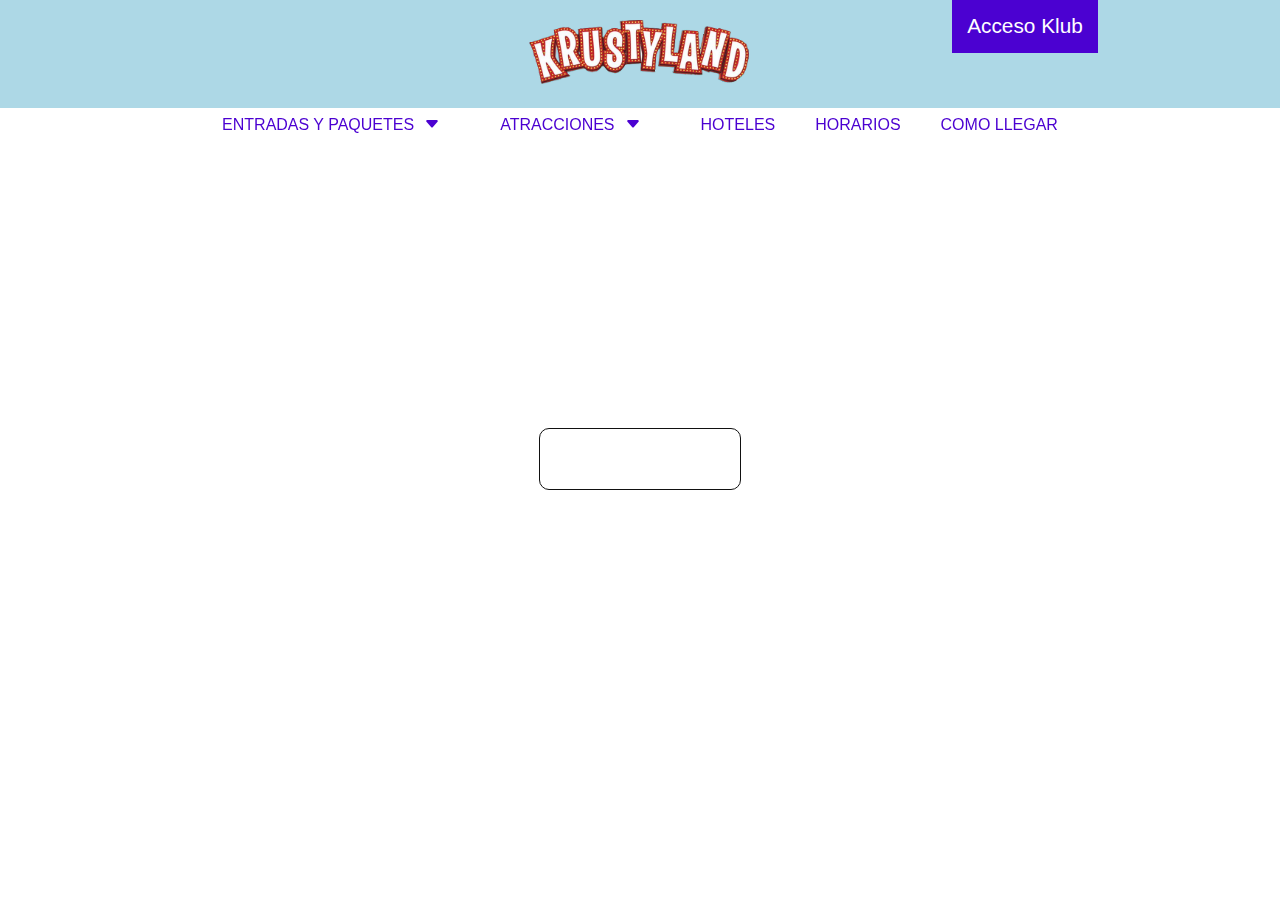
==== html/index.html @ 2de1ee78 "menu nav header" ====
<!DOCTYPE html>
<html lang="es">
<head>
    <meta charset="UTF-8">
    <meta name="viewport" content="width=device-width, initial-scale=1.0">
    <title>Krustyland</title>
    <link rel="stylesheet" href="../css/style.css">
    <script type="text/javascript" src="../others/funcions.js"></script>
    <link rel="stylesheet" href="https://cdn.jsdelivr.net/npm/bootstrap-icons@1.11.3/font/bootstrap-icons.min.css">
</head>
<body>
    <header>
        <div class="headerTop">
            <div><img src="../img/krustyland_logo.png" alt=""></div>
        </div>
        <div class="headerBottom">
            <nav>
                <ul class="displayFlex alignCenter">
                    <div class="navLink">
                        <li>ENTRADAS Y PAQUETES<i class="bi bi-caret-down-fill"></i>
                            <ul class="down-menu">
                                <li class="navLink">Promociones<i class="bi bi-caret-right-fill"></i>
                                    <ul class="down-submenu">
                                        <li>20% Descuento en hotel + entrada</li>
                                        <li>40% Descuento en 3 entradas o más</li>
                                    </ul>
                                </li>
                                <li>Entradas</li>
                                <li class="navLink">Paquetes<i class="bi bi-caret-right-fill"></i>
                                    <ul class="down-submenu">
                                        <li>Transporte + Hotel + Entrada</li>
                                        <li>Transporte + Entrada</li>
                                        <li>Entrada + Hotel</li>
                                    </ul>
                                </li>
                                <li>Pases de temporada</li>
                                <li>Tarifas para grupos</li>
                            </ul>
                        </li>

                    </div>
                    <div class="navLink">
                        <li class="navLink">ATRACCIONES<i class="bi bi-caret-down-fill"></i>
                            <ul class="down-menu">
                                <li>Monte Krustmore</li>
                                <li>Krusty Waterless Waterslide</li>
                                <li>The Tooth Chipper</li>
                                <li>Sleeping Itchy's Castle</li>
                                <li>Death Drop</li>
                                <li>Eyeballs of Death</li>
                                <li>Twirl 'N' Hurl</li>
                                <li>Tavern of the Scream</li>
                            </ul>
                        </li>
                    </div>
                    <div class="navLink">
                        <li>HOTELES</li>
                    </div>
                    <div class="navLink">
                        <li>HORARIOS</li>
                    </div>
                    <div class="navLink">
                        <li>COMO LLEGAR</li>
                    </div>
                </ul>
            </nav>
    </header>
    <main>
        <div class="sidebar sidebar-active">
            <form action="">
                <div class="sidebarButton">
                    Acceso Klub
                </div>
                <div class="alignCenter directionColumn m-10">
                    <h2>Iniciar sesión</h2>
                    <span class="m-10">¿Es tu primera vez? <a href="./registro.html" target="_blank">Regístrate</a></span>
                </div>
                <div class="directionColumn alignCenter m-10 w-100">
                    <fieldset class="alignCenter m-10 w-100">
                        <legend>Correo</legend>
                        <input type="email" class="w-100" id="email" placeholder="Correo" required tabindex="1">
                    </fieldset>
                    <fieldset class="alignCenter w-100">
                        <legend>Contraseña</legend>
                        <input type="password" class="w-100" id="password" placeholder="Contraseña" required tabindex="2">
                    </fieldset>
                </div>
                <div class="alignLeft m-10 w-100">
                    <a href="./password_recovery.html" target="_blank">¿Olvidaste la contraseña?</a>
                </div>
                <div class="directionColumn m-10 w-100">
                    <input type="submit" value="Iniciar sesión" class="w-100">
                    <span class="alignCenter m-10">o conéctate con</span>
                    <div class="social alignCenter">
                        <i class="fa-brands fa-google"></i>
                        <i class="fa-brands fa-facebook"></i>
                    </div>
                </div>
            </form>
        </div>

        <section>
            <div>
                <h3></h3>
            </div>
            <div>
                <img src="" alt="">
            </div>
            <div>
                <p></p>
            </div>
            <div>
                <ul>
                    <li></li>
                    <li></li>
                </ul>
            </div>
            <div>
                <form action="">

                </form>
            </div>
        </section>


    </main>
</body>
<script>includeHTML()</script>
</html>
---- css/style.css ----
:root {
    --white: white;
    --darkwhite: #ddd;
    --gray: #2E2E2E;
    --blue: #4B01D1;
    --cream: #EEEEEE;
}

* {
    box-sizing: border-box;
    margin: 0;
    padding: 0;
    font-family: arial;
    text-decoration: none;
    list-style-type: none;
    color: var(--blue);
}

.m-10 {
    margin: 10px 0;
}

.w-100 {
    width: 100%;
}

.displayFlex {
    display: flex;
}

.alignLeft {
    display: flex;
    justify-content: start;
}

form, .social, .alignCenter, .directionColumn, main, body, article {
    display: flex;
}

.directionColumn, form {
    flex-direction: column;
}

.alignCenter, main, form {
    align-items: center;
    justify-content: center;
}

.verticalCenter {
    display: flex;
    align-items: center;
}

main {
    flex-direction: column;
    flex-grow: 1;
}

html, body {
    height: 100%;
}

body {
    flex-direction: column;
}

/* ----------header---------- */

header {
    position: fixed;
    width: 100%;
}

.headerTop {
    background-color: lightblue;
    padding: 20px;
    text-align: center;
}

.headerTop img {
    height: 4rem;
}

/* ----------header nav----------- */

.headerBottom {
    justify-content: center;
    align-items: center;
    padding: 8px 16px;
    color: #00000080;
    font-size: 16px;
}

.headerBottom > nav > ul > div {
    height: 30px;
}

.down-menu li {
    padding: 8px;
}

.navLink:hover, .down-menu li:hover {
    cursor: pointer;
}

.headerBottom li:hover {
    color: #F2662B;
}

header select {
    width: 50px;
    background-color: #737277;
    border: none;
}

.down-menu, .down-submenu {
    display: none;
    flex-direction: column;
}

.navLink {
    position: relative;
    margin: 0 20px;
}

nav > ul > div:hover {
    border-bottom: 4px solid #F2662B;
    color: #F2662B;
}

.navLink:hover .down-menu {
    display: block;
    position: absolute;
    top: 30px;
    left: 0;
    width: 250px;
    background-color: #FFF;
    color: #00000080;
}

.navLink:hover > .down-submenu {
    display: block;
    position: absolute;
    top: -5px;
    left: 249px;
    width: 300px;
    background-color: #FFF;
    color: #00000080;
}

.down-menu li, .down-submenu li {
    display: block;
    margin: 5px 0;
    border-bottom: 1px solid var(--blue);
}

header i {
    margin-left: 10px;
}

/* ----------formulario---------- */

form {
    margin: 20px;
    padding: 30px 100px;
    border: 1px solid #111;
    border-radius: 10px;
    background-color: var(--white);
}

.sidebar {
    position: fixed;
    right: 525px;
    top: -237px;
    z-index: 999;
    transition: 0.5s;
}

.sidebar:hover {
    top: 270px;
}

.sidebar:hover .sidebarButton {
    opacity: 0;
    /* background-color: red; */
    transition: opacity .2s;
    /* transition-delay: 3s; */
}

.sidebar > form {
    position: absolute;
    top: -285px;
    width: 500px;
}

.sidebarButton {
    position: absolute;
    bottom: -55px;
    padding: 15px;
    background-color: var(--blue);
    color: var(--white);
    font-size: 1.3em;
    cursor: pointer;
    transition: opacity 1s;
}

fieldset {
    border: 0;
}

legend {
    margin-left: 10px;
}

#email, #password, #user {
    height: 40px;
    margin: 3px ;
    padding: 0 10px;
    border: 1px solid #111;
    font-size: 20px;
}

input:focus {
    outline: none;
}

input[type=text], input[type=email], input[type=password] {
    background-color: var(--cream);
}

input[type=submit] {
    margin-top: 50px;
    color: white;
    background-color: var(--blue);
    height: auto;
    padding: 10px;
    cursor: pointer;
}

input[type=submit]:hover {
    background-color: #4a01d1bb;
}
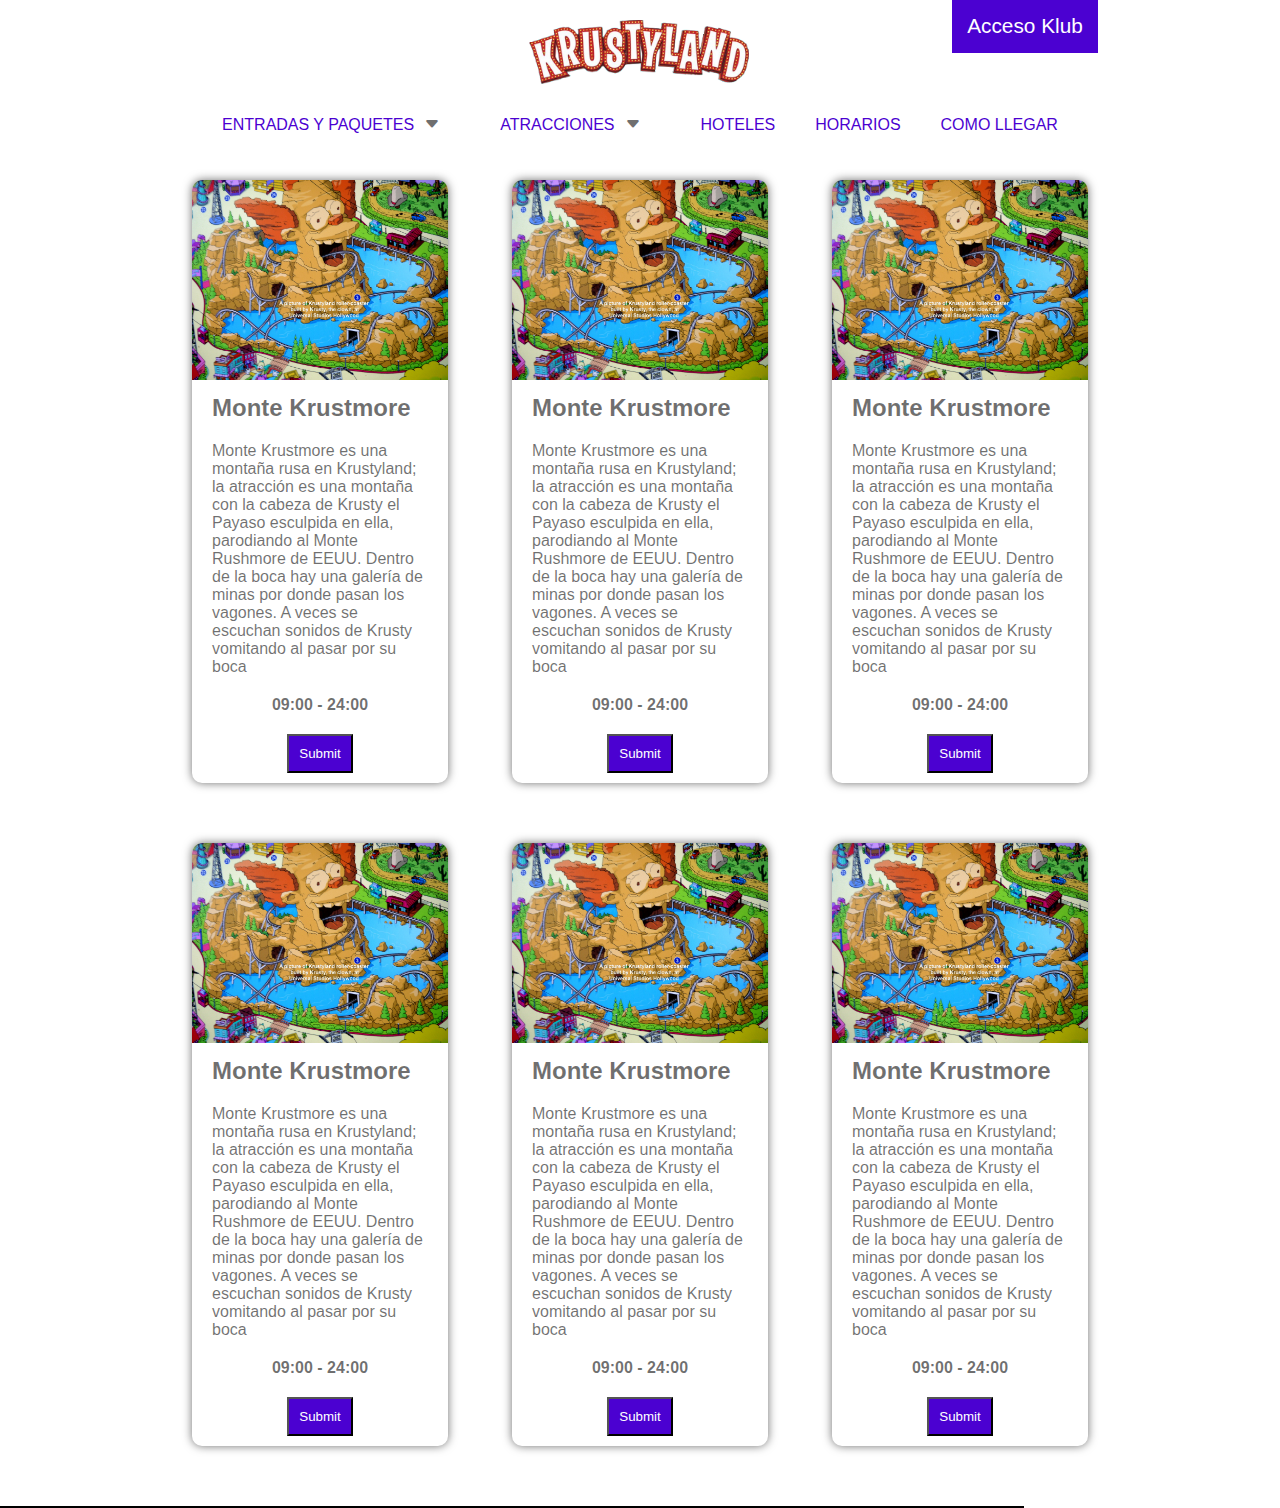
==== commit 1409085a: "creacion secciones" ====
--- a/html/index.html
+++ b/html/index.html
@@ -67,12 +67,12 @@
     </header>
     <main>
         <div class="sidebar sidebar-active">
-            <form action="">
+            <form class="signin" action="">
                 <div class="sidebarButton">
                     Acceso Klub
                 </div>
                 <div class="alignCenter directionColumn m-10">
-                    <h2>Iniciar sesión</h2>
+                    <h2>Krusty Klub</h2>
                     <span class="m-10">¿Es tu primera vez? <a href="./registro.html" target="_blank">Regístrate</a></span>
                 </div>
                 <div class="directionColumn alignCenter m-10 w-100">
@@ -98,32 +98,134 @@
                 </div>
             </form>
         </div>
+        <!-- <div style="height: 160px;"></div> -->
+        <div class="rowContainer">
+            <section>
+                <div class="attractionImage">
+                    <img src="../img/mtkrustmore.jpg" alt="Monte krustmore">
+                </div>
+                <div class="attractionTitle">
+                    <h2>Monte Krustmore</h2>
+                </div>
+                <div class="attractionDescription">
+                    <p>Monte Krustmore es una montaña rusa en Krustyland; la atracción es una montaña con la cabeza de Krusty el Payaso esculpida en ella, parodiando al Monte Rushmore de EEUU. Dentro de la boca hay una galería de minas por donde pasan los vagones. A veces se escuchan sonidos de Krusty vomitando al pasar por su boca</p>
+                </div>
+                <div class="attractionSchedule">
+                    <p>09:00 - 24:00</p>
+                </div>
+                <div class="attractionForm">
+                    <form action="">
+                        <input type="submit">
+                    </form>
+                </div>
+            </section>
+            <section>
+                <div class="attractionImage">
+                    <img src="../img/mtkrustmore.jpg" alt="Monte krustmore">
+                </div>
+                <div class="attractionTitle">
+                    <h2>Monte Krustmore</h2>
+                </div>
+                <div class="attractionDescription">
+                    <p>Monte Krustmore es una montaña rusa en Krustyland; la atracción es una montaña con la cabeza de Krusty el Payaso esculpida en ella, parodiando al Monte Rushmore de EEUU. Dentro de la boca hay una galería de minas por donde pasan los vagones. A veces se escuchan sonidos de Krusty vomitando al pasar por su boca</p>
+                </div>
+                <div class="attractionSchedule">
+                    <p>09:00 - 24:00</p>
+                </div>
+                <div class="attractionForm">
+                    <form action="">
+                        <input type="submit">
+                    </form>
+                </div>
+            </section>
+            <section>
+                <div class="attractionImage">
+                    <img src="../img/mtkrustmore.jpg" alt="Monte krustmore">
+                </div>
+                <div class="attractionTitle">
+                    <h2>Monte Krustmore</h2>
+                </div>
+                <div class="attractionDescription">
+                    <p>Monte Krustmore es una montaña rusa en Krustyland; la atracción es una montaña con la cabeza de Krusty el Payaso esculpida en ella, parodiando al Monte Rushmore de EEUU. Dentro de la boca hay una galería de minas por donde pasan los vagones. A veces se escuchan sonidos de Krusty vomitando al pasar por su boca</p>
+                </div>
+                <div class="attractionSchedule">
+                    <p>09:00 - 24:00</p>
+                </div>
+                <div class="attractionForm">
+                    <form action="">
+                        <input type="submit">
+                    </form>
+                </div>
+            </section>
+        </div>
+        <div class="rowContainer">
+            <section>
+                <div class="attractionImage">
+                    <img src="../img/mtkrustmore.jpg" alt="Monte krustmore">
+                </div>
+                <div class="attractionTitle">
+                    <h2>Monte Krustmore</h2>
+                </div>
+                <div class="attractionDescription">
+                    <p>Monte Krustmore es una montaña rusa en Krustyland; la atracción es una montaña con la cabeza de Krusty el Payaso esculpida en ella, parodiando al Monte Rushmore de EEUU. Dentro de la boca hay una galería de minas por donde pasan los vagones. A veces se escuchan sonidos de Krusty vomitando al pasar por su boca</p>
+                </div>
+                <div class="attractionSchedule">
+                    <p>09:00 - 24:00</p>
+                </div>
+                <div class="attractionForm">
+                    <form action="">
+                        <input type="submit">
+                    </form>
+                </div>
+            </section>
+            <section>
+                <div class="attractionImage">
+                    <img src="../img/mtkrustmore.jpg" alt="Monte krustmore">
+                </div>
+                <div class="attractionTitle">
+                    <h2>Monte Krustmore</h2>
+                </div>
+                <div class="attractionDescription">
+                    <p>Monte Krustmore es una montaña rusa en Krustyland; la atracción es una montaña con la cabeza de Krusty el Payaso esculpida en ella, parodiando al Monte Rushmore de EEUU. Dentro de la boca hay una galería de minas por donde pasan los vagones. A veces se escuchan sonidos de Krusty vomitando al pasar por su boca</p>
+                </div>
+                <div class="attractionSchedule">
+                    <p>09:00 - 24:00</p>
+                </div>
+                <div class="attractionForm">
+                    <form action="">
+                        <input type="submit">
+                    </form>
+                </div>
+            </section>
+            <section>
+                <div class="attractionImage">
+                    <img src="../img/mtkrustmore.jpg" alt="Monte krustmore">
+                </div>
+                <div class="attractionTitle">
+                    <h2>Monte Krustmore</h2>
+                </div>
+                <div class="attractionDescription">
+                    <p>Monte Krustmore es una montaña rusa en Krustyland; la atracción es una montaña con la cabeza de Krusty el Payaso esculpida en ella, parodiando al Monte Rushmore de EEUU. Dentro de la boca hay una galería de minas por donde pasan los vagones. A veces se escuchan sonidos de Krusty vomitando al pasar por su boca</p>
+                </div>
+                <div class="attractionSchedule">
+                    <p>09:00 - 24:00</p>
+                </div>
+                <div class="attractionForm">
+                    <form action="">
+                        <input type="submit">
+                    </form>
+                </div>
+            </section>
+        </div>
 
-        <section>
-            <div>
-                <h3></h3>
-            </div>
-            <div>
-                <img src="" alt="">
-            </div>
-            <div>
-                <p></p>
-            </div>
-            <div>
-                <ul>
-                    <li></li>
-                    <li></li>
-                </ul>
-            </div>
-            <div>
-                <form action="">
-
-                </form>
-            </div>
-        </section>
-
+        <div class="background">
+            <img src="../img/background.webp" alt="">
+        </div>
 
     </main>
+    <footer>
+        
+    </footer>
 </body>
 <script>includeHTML()</script>
 </html>--- a/css/style.css
+++ b/css/style.css
@@ -4,6 +4,7 @@
     --gray: #2E2E2E;
     --blue: #4B01D1;
     --cream: #EEEEEE;
+    --font: #00000090;
 }
 
 * {
@@ -13,7 +14,7 @@
     font-family: arial;
     text-decoration: none;
     list-style-type: none;
-    color: var(--blue);
+    color: var(--font);
 }
 
 .m-10 {
@@ -52,8 +53,10 @@
 }
 
 main {
+    position: relative;
     flex-direction: column;
     flex-grow: 1;
+    margin-top: 180px;
 }
 
 html, body {
@@ -62,6 +65,17 @@
 
 body {
     flex-direction: column;
+}
+
+.background {
+    position: absolute;
+    bottom: 0;
+    z-index: -999;
+}
+
+.background img {
+    opacity: .5;
+    max-width: 100%;
 }
 
 /* ----------header---------- */
@@ -69,10 +83,12 @@
 header {
     position: fixed;
     width: 100%;
+    z-index: 999;
+    box-shadow: 0px 5px 12px 10px white;
 }
 
 .headerTop {
-    background-color: lightblue;
+    background-color: white;
     padding: 20px;
     text-align: center;
 }
@@ -86,13 +102,17 @@
 .headerBottom {
     justify-content: center;
     align-items: center;
-    padding: 8px 16px;
-    color: #00000080;
+    padding: 8px 16px 0;
     font-size: 16px;
+    background-color: white;
 }
 
 .headerBottom > nav > ul > div {
     height: 30px;
+}
+
+.headerBottom li {
+    color: var(--blue);
 }
 
 .down-menu li {
@@ -160,7 +180,7 @@
 
 /* ----------formulario---------- */
 
-form {
+.signin {
     margin: 20px;
     padding: 30px 100px;
     border: 1px solid #111;
@@ -239,4 +259,47 @@
 
 input[type=submit]:hover {
     background-color: #4a01d1bb;
+}
+
+/* -----------section------------ */
+
+.rowContainer {
+    display: flex;
+    justify-content: space-evenly;
+    width: 80%;
+    margin-bottom: 60px;
+}
+
+section {
+    border-radius: 10px;
+    width: 25%;
+    color: #00000080;
+    box-shadow: 0 0 10px 0 var(--font);
+    background-color: white;
+}
+
+.attractionImage img {
+    width: 100%;
+    height: 200px;
+    border-radius: 10px 10px 0 0;
+}
+
+.attractionTitle, .attractionDescription, .attractionSchedule, .attractionForm {
+    padding: 10px 20px;
+}
+
+.attractionForm input {
+    margin: 0;
+}
+
+.attractionSchedule {
+    text-align: center;
+    font-weight: 600;
+}
+
+/* ----------footer---------- */
+
+footer {
+    width: 80%;
+    border: 1px solid black;
 }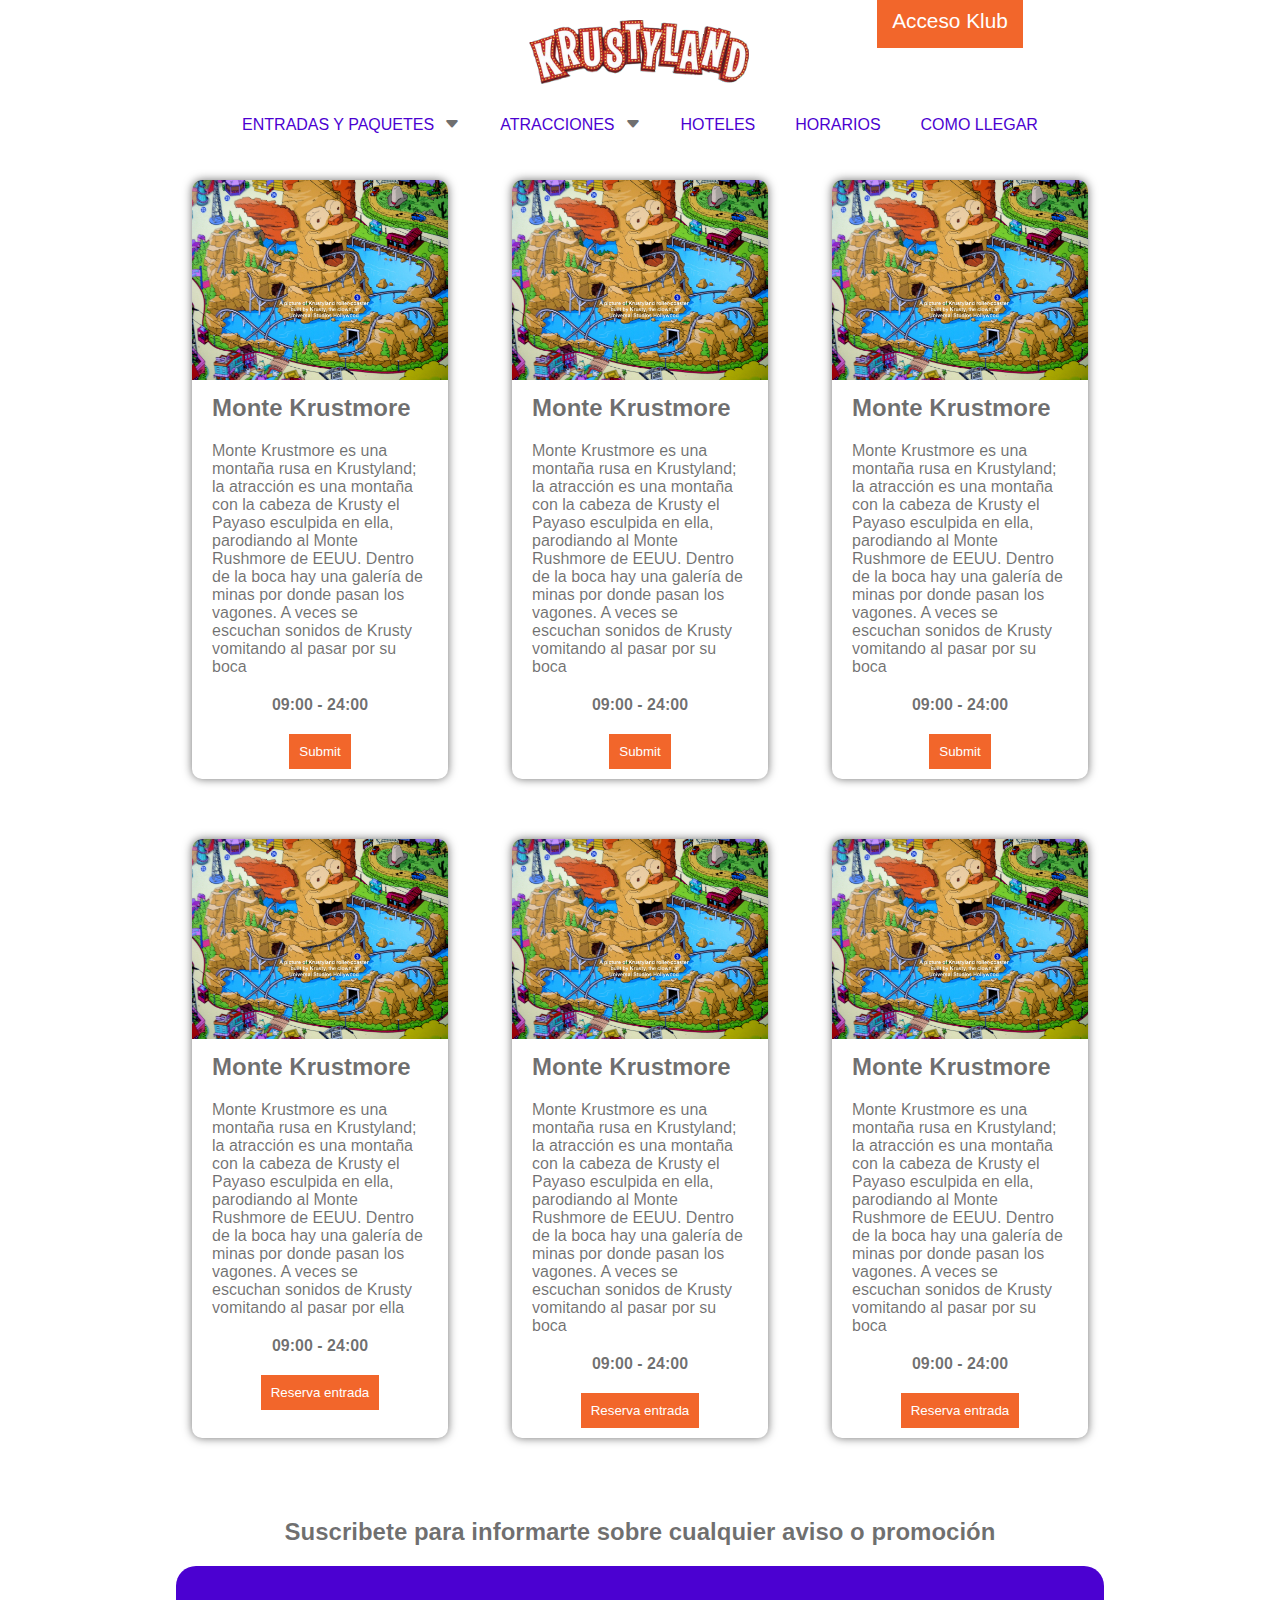
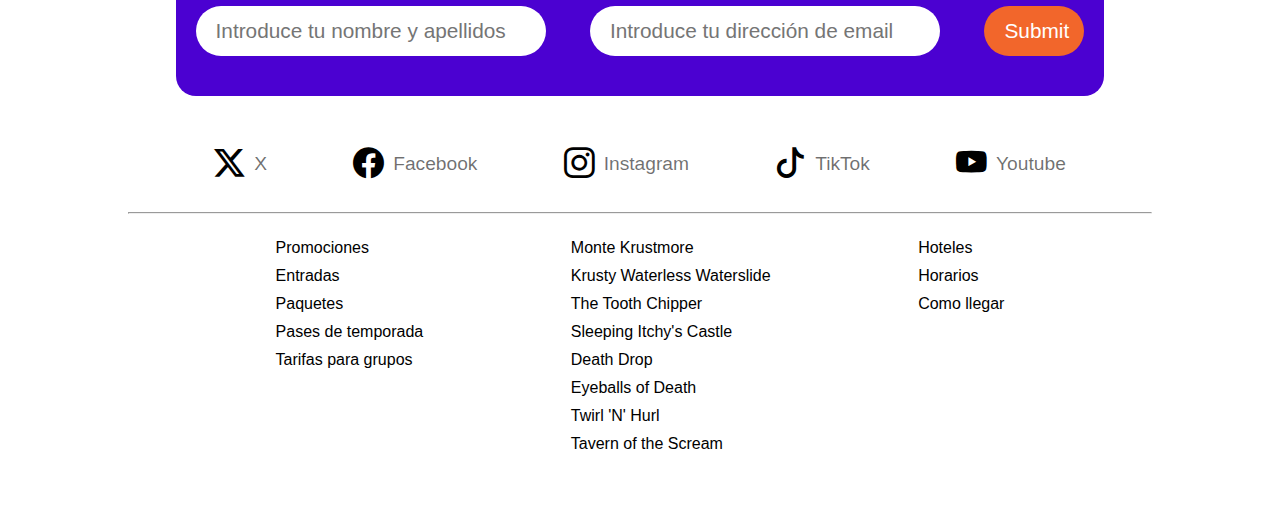
==== commit aba7c79f: "creacion footer" ====
--- a/html/index.html
+++ b/html/index.html
@@ -4,9 +4,10 @@
     <meta charset="UTF-8">
     <meta name="viewport" content="width=device-width, initial-scale=1.0">
     <title>Krustyland</title>
-    <link rel="stylesheet" href="../css/style.css">
     <script type="text/javascript" src="../others/funcions.js"></script>
     <link rel="stylesheet" href="https://cdn.jsdelivr.net/npm/bootstrap-icons@1.11.3/font/bootstrap-icons.min.css">
+    <link rel="stylesheet" href="../css/style.css">
+    <link rel="shortcut icon" href="../img/favicon.png" type="image/x-icon">
 </head>
 <body>
     <header>
@@ -40,7 +41,7 @@
 
                     </div>
                     <div class="navLink">
-                        <li class="navLink">ATRACCIONES<i class="bi bi-caret-down-fill"></i>
+                        <li>ATRACCIONES<i class="bi bi-caret-down-fill"></i>
                             <ul class="down-menu">
                                 <li>Monte Krustmore</li>
                                 <li>Krusty Waterless Waterslide</li>
@@ -64,40 +65,37 @@
                     </div>
                 </ul>
             </nav>
+            <div class="sidebar sidebar-active">
+                <form class="signin" action="">
+                    <div class="sidebarButton">
+                        Acceso Klub
+                    </div>
+                    <div class="alignCenter directionColumn m-10">
+                        <h2>Krusty Klub</h2>
+                        <span class="m-10">¿Es tu primera vez? <a href="./registro.html" target="_blank">Regístrate</a></span>
+                    </div>
+                    <div class="directionColumn alignCenter m-10 w-100">
+                        <fieldset class="alignCenter m-10 w-100">
+                            <legend>Correo</legend>
+                            <input type="email" class="w-100" id="email" placeholder="Correo" required tabindex="1">
+                        </fieldset>
+                        <fieldset class="alignCenter w-100">
+                            <legend>Contraseña</legend>
+                            <input type="password" class="w-100" id="password" placeholder="Contraseña" required tabindex="2">
+                        </fieldset>
+                    </div>
+                    <div class="alignLeft m-10 w-100">
+                        <a href="./password_recovery.html" target="_blank">¿Olvidaste la contraseña?</a>
+                    </div>
+                    <div class="directionColumn m-10 w-100">
+                        <input type="submit" value="Iniciar sesión" class="w-100">
+
+                    </div>
+                </form>
+            </div>
     </header>
     <main>
-        <div class="sidebar sidebar-active">
-            <form class="signin" action="">
-                <div class="sidebarButton">
-                    Acceso Klub
-                </div>
-                <div class="alignCenter directionColumn m-10">
-                    <h2>Krusty Klub</h2>
-                    <span class="m-10">¿Es tu primera vez? <a href="./registro.html" target="_blank">Regístrate</a></span>
-                </div>
-                <div class="directionColumn alignCenter m-10 w-100">
-                    <fieldset class="alignCenter m-10 w-100">
-                        <legend>Correo</legend>
-                        <input type="email" class="w-100" id="email" placeholder="Correo" required tabindex="1">
-                    </fieldset>
-                    <fieldset class="alignCenter w-100">
-                        <legend>Contraseña</legend>
-                        <input type="password" class="w-100" id="password" placeholder="Contraseña" required tabindex="2">
-                    </fieldset>
-                </div>
-                <div class="alignLeft m-10 w-100">
-                    <a href="./password_recovery.html" target="_blank">¿Olvidaste la contraseña?</a>
-                </div>
-                <div class="directionColumn m-10 w-100">
-                    <input type="submit" value="Iniciar sesión" class="w-100">
-                    <span class="alignCenter m-10">o conéctate con</span>
-                    <div class="social alignCenter">
-                        <i class="fa-brands fa-google"></i>
-                        <i class="fa-brands fa-facebook"></i>
-                    </div>
-                </div>
-            </form>
-        </div>
+        
         <!-- <div style="height: 160px;"></div> -->
         <div class="rowContainer">
             <section>
@@ -167,65 +165,106 @@
                     <h2>Monte Krustmore</h2>
                 </div>
                 <div class="attractionDescription">
-                    <p>Monte Krustmore es una montaña rusa en Krustyland; la atracción es una montaña con la cabeza de Krusty el Payaso esculpida en ella, parodiando al Monte Rushmore de EEUU. Dentro de la boca hay una galería de minas por donde pasan los vagones. A veces se escuchan sonidos de Krusty vomitando al pasar por su boca</p>
-                </div>
-                <div class="attractionSchedule">
-                    <p>09:00 - 24:00</p>
-                </div>
-                <div class="attractionForm">
-                    <form action="">
-                        <input type="submit">
-                    </form>
-                </div>
-            </section>
-            <section>
-                <div class="attractionImage">
-                    <img src="../img/mtkrustmore.jpg" alt="Monte krustmore">
-                </div>
-                <div class="attractionTitle">
-                    <h2>Monte Krustmore</h2>
-                </div>
-                <div class="attractionDescription">
-                    <p>Monte Krustmore es una montaña rusa en Krustyland; la atracción es una montaña con la cabeza de Krusty el Payaso esculpida en ella, parodiando al Monte Rushmore de EEUU. Dentro de la boca hay una galería de minas por donde pasan los vagones. A veces se escuchan sonidos de Krusty vomitando al pasar por su boca</p>
-                </div>
-                <div class="attractionSchedule">
-                    <p>09:00 - 24:00</p>
-                </div>
-                <div class="attractionForm">
-                    <form action="">
-                        <input type="submit">
-                    </form>
-                </div>
-            </section>
-            <section>
-                <div class="attractionImage">
-                    <img src="../img/mtkrustmore.jpg" alt="Monte krustmore">
-                </div>
-                <div class="attractionTitle">
-                    <h2>Monte Krustmore</h2>
-                </div>
-                <div class="attractionDescription">
-                    <p>Monte Krustmore es una montaña rusa en Krustyland; la atracción es una montaña con la cabeza de Krusty el Payaso esculpida en ella, parodiando al Monte Rushmore de EEUU. Dentro de la boca hay una galería de minas por donde pasan los vagones. A veces se escuchan sonidos de Krusty vomitando al pasar por su boca</p>
-                </div>
-                <div class="attractionSchedule">
-                    <p>09:00 - 24:00</p>
-                </div>
-                <div class="attractionForm">
-                    <form action="">
-                        <input type="submit">
-                    </form>
-                </div>
-            </section>
-        </div>
-
+                    <p>Monte Krustmore es una montaña rusa en Krustyland; la atracción es una montaña con la cabeza de Krusty el Payaso esculpida en ella, parodiando al Monte Rushmore de EEUU. Dentro de la boca hay una galería de minas por donde pasan los vagones. A veces se escuchan sonidos de Krusty vomitando al pasar por ella</p>
+                </div>
+                <div class="attractionSchedule">
+                    <p>09:00 - 24:00</p>
+                </div>
+                <div class="attractionForm">
+                    <form action="">
+                        <input type="submit" value="Reserva entrada">
+                    </form>
+                </div>
+            </section>
+            <section>
+                <div class="attractionImage">
+                    <img src="../img/mtkrustmore.jpg" alt="Monte krustmore">
+                </div>
+                <div class="attractionTitle">
+                    <h2>Monte Krustmore</h2>
+                </div>
+                <div class="attractionDescription">
+                    <p>Monte Krustmore es una montaña rusa en Krustyland; la atracción es una montaña con la cabeza de Krusty el Payaso esculpida en ella, parodiando al Monte Rushmore de EEUU. Dentro de la boca hay una galería de minas por donde pasan los vagones. A veces se escuchan sonidos de Krusty vomitando al pasar por su boca</p>
+                </div>
+                <div class="attractionSchedule">
+                    <p>09:00 - 24:00</p>
+                </div>
+                <div class="attractionForm">
+                    <form action="">
+                        <input type="submit" value="Reserva entrada">
+                    </form>
+                </div>
+            </section>
+            <section>
+                <div class="attractionImage">
+                    <img src="../img/mtkrustmore.jpg" alt="Monte krustmore">
+                </div>
+                <div class="attractionTitle">
+                    <h2>Monte Krustmore</h2>
+                </div>
+                <div class="attractionDescription">
+                    <p>Monte Krustmore es una montaña rusa en Krustyland; la atracción es una montaña con la cabeza de Krusty el Payaso esculpida en ella, parodiando al Monte Rushmore de EEUU. Dentro de la boca hay una galería de minas por donde pasan los vagones. A veces se escuchan sonidos de Krusty vomitando al pasar por su boca</p>
+                </div>
+                <div class="attractionSchedule">
+                    <p>09:00 - 24:00</p>
+                </div>
+                <div class="attractionForm">
+                    <form action="">
+                        <input type="submit" value="Reserva entrada">
+                    </form>
+                </div>
+            </section>
+        </div>
+
+        
+
+    </main>
+    <footer>
+        <div class="newsletter">
+            <h2>Suscribete para informarte sobre cualquier aviso o promoción</h2>
+            <form action="">
+                <input type="text" placeholder="Introduce tu nombre y apellidos" required tabindex="3">
+                <input type="email" placeholder="Introduce tu dirección de email" required tabindex="4">
+                <input type="submit">
+            </form>
+        </div>
+        <nav class="social">
+            <ul>
+                <li><i class="bi bi-twitter-x"></i><span>X</span></li>
+                <li><i class="bi bi-facebook"></i><span>Facebook</span></li>
+                <li><i class="bi bi-instagram"></i><span>Instagram</span></li>
+                <li><i class="bi bi-tiktok"></i><span>TikTok</span></li>
+                <li><i class="bi bi-youtube"></i><span>Youtube</span></li>
+            </ul>
+        </nav>
+        <hr>
+        <nav class="siteMap">
+            <ul>
+                <li><a href="#">Promociones</a></li>
+                <li><a href="#">Entradas</a></li>
+                <li><a href="#">Paquetes</a></li>
+                <li><a href="#">Pases de temporada</a></li>
+                <li><a href="#">Tarifas para grupos</a></li>
+            </ul>
+            <ul>
+                <li><a href="#">Monte Krustmore</a></li>
+                <li><a href="#">Krusty Waterless Waterslide</a></li>
+                <li><a href="#">The Tooth Chipper</a></li>
+                <li><a href="#">Sleeping Itchy's Castle</a></li>
+                <li><a href="#">Death Drop</a></li>
+                <li><a href="#">Eyeballs of Death</a></li>
+                <li><a href="#">Twirl 'N' Hurl</a></li>
+                <li><a href="#">Tavern of the Scream</a></li>
+            </ul>
+            <ul>
+                <li><a href="#">Hoteles</a></li>
+                <li><a href="#">Horarios</a></li>
+                <li><a href="#">Como llegar</a></li>
+            </ul>
+        </nav>
         <div class="background">
             <img src="../img/background.webp" alt="">
         </div>
-
-    </main>
-    <footer>
-        
     </footer>
-</body>
 <script>includeHTML()</script>
 </html>--- a/css/style.css
+++ b/css/style.css
@@ -5,6 +5,8 @@
     --blue: #4B01D1;
     --cream: #EEEEEE;
     --font: #00000090;
+    --orange: #F2662B;
+    --input: #f2882b;
 }
 
 * {
@@ -53,10 +55,11 @@
 }
 
 main {
-    position: relative;
+    /* position: relative; */
     flex-direction: column;
     flex-grow: 1;
     margin-top: 180px;
+    z-index: 10;
 }
 
 html, body {
@@ -64,18 +67,12 @@
 }
 
 body {
-    flex-direction: column;
-}
-
-.background {
-    position: absolute;
-    bottom: 0;
-    z-index: -999;
-}
-
-.background img {
-    opacity: .5;
-    max-width: 100%;
+    display: flex;
+    flex-direction: column;
+}
+
+input {
+    border: none;
 }
 
 /* ----------header---------- */
@@ -83,7 +80,7 @@
 header {
     position: fixed;
     width: 100%;
-    z-index: 999;
+    z-index: 990;
     box-shadow: 0px 5px 12px 10px white;
 }
 
@@ -123,8 +120,12 @@
     cursor: pointer;
 }
 
-.headerBottom li:hover {
+.navLink:hover > li > i, .navLink:hover > li, .headerBottom li:hover {
     color: #F2662B;
+}
+
+.navLink:hover > li > i::before {
+    transform: rotate(180deg);
 }
 
 header select {
@@ -138,6 +139,10 @@
     flex-direction: column;
 }
 
+.down-menu {
+    box-shadow: 0 1000px 0 1000px rgba(0, 0, 0, 0.5);
+}
+
 .navLink {
     position: relative;
     margin: 0 20px;
@@ -145,7 +150,6 @@
 
 nav > ul > div:hover {
     border-bottom: 4px solid #F2662B;
-    color: #F2662B;
 }
 
 .navLink:hover .down-menu {
@@ -182,7 +186,7 @@
 
 .signin {
     margin: 20px;
-    padding: 30px 100px;
+    padding: 30px;
     border: 1px solid #111;
     border-radius: 10px;
     background-color: var(--white);
@@ -190,9 +194,9 @@
 
 .sidebar {
     position: fixed;
+    z-index: 999;
     right: 525px;
-    top: -237px;
-    z-index: 999;
+    top: -200px;
     transition: 0.5s;
 }
 
@@ -202,33 +206,31 @@
 
 .sidebar:hover .sidebarButton {
     opacity: 0;
-    /* background-color: red; */
     transition: opacity .2s;
-    /* transition-delay: 3s; */
 }
 
 .sidebar > form {
     position: absolute;
     top: -285px;
-    width: 500px;
+    width: 350px;
 }
 
 .sidebarButton {
     position: absolute;
     bottom: -55px;
     padding: 15px;
-    background-color: var(--blue);
+    background-color: var(--orange);
     color: var(--white);
     font-size: 1.3em;
     cursor: pointer;
     transition: opacity 1s;
 }
 
-fieldset {
+.sidebar fieldset {
     border: 0;
 }
 
-legend {
+.sidebar legend {
     margin-left: 10px;
 }
 
@@ -244,21 +246,25 @@
     outline: none;
 }
 
-input[type=text], input[type=email], input[type=password] {
+.sidebar input[type=text], .sidebar input[type=email], .sidebar input[type=password] {
     background-color: var(--cream);
 }
 
-input[type=submit] {
+.sidebar input[type=submit], section input[type=submit] {
     margin-top: 50px;
     color: white;
-    background-color: var(--blue);
+    background-color: var(--orange);
     height: auto;
     padding: 10px;
     cursor: pointer;
 }
 
+section input[type=submit] {
+    margin: 0;
+}
+
 input[type=submit]:hover {
-    background-color: #4a01d1bb;
+    background-color: var(--input);
 }
 
 /* -----------section------------ */
@@ -300,6 +306,107 @@
 /* ----------footer---------- */
 
 footer {
+    display: flex;
+    flex-direction: column;
+    flex-wrap: wrap;
+    position: relative;
+    /* background-color: white; */
+    align-content: center;
+    
+}
+
+.newsletter {
+    padding-top: 20px;
+    background-color: white;
+}
+
+.newsletter {
+    display: flex;
+    flex-direction: column;
+    align-items: center;
+}
+
+.newsletter form {
+    background-color: var(--blue);
+    border-radius: 20px;
+    display: inline-block;
+    margin-top: 20px;
+    padding: 40px 0;
+}
+
+.newsletter input {
+    margin: 0 20px;
+    padding: 0 20px;
+    height: 50px;
+    border-radius: 50px;
+    background-color: white;
+    font-size: 1.3em;
+    
+}
+
+footer form input[type=text], footer form input[type=email] {
+    width: 350px;
+}
+
+footer form input[type=submit] {
+    width: 100px;
+    background-color: var(--orange);
+    color: white;
+    cursor: pointer;
+}
+
+.social {
     width: 80%;
-    border: 1px solid black;
+    background-color: white;
+    padding: 50px 0 30px;
+}
+
+.social ul {
+    display: flex;
+    font-size: 1.2em;
+    width: 100%;
+    color: black;
+    justify-content: space-evenly;
+}
+
+.social li {
+    display: flex;
+    align-items: center;
+}
+
+footer i {
+    color: black;
+    width: 40px;
+    font-size: 1.6em;
+}
+
+.background {
+    position: absolute;
+    bottom: 0;
+    z-index: -999;
+}
+
+.background img {    
+    opacity: .6;
+    max-width: 100%;
+}
+
+.siteMap {
+    display: flex;
+    background-color: white;
+    justify-content: space-evenly;
+    padding: 20px 0;
+    margin-bottom: 50px;
+}
+
+.siteMap li {
+    padding: 5px 0;
+}
+
+.siteMap li a {
+    color: #000;
+}
+
+.siteMap li a:hover {
+    text-decoration: underline;
 }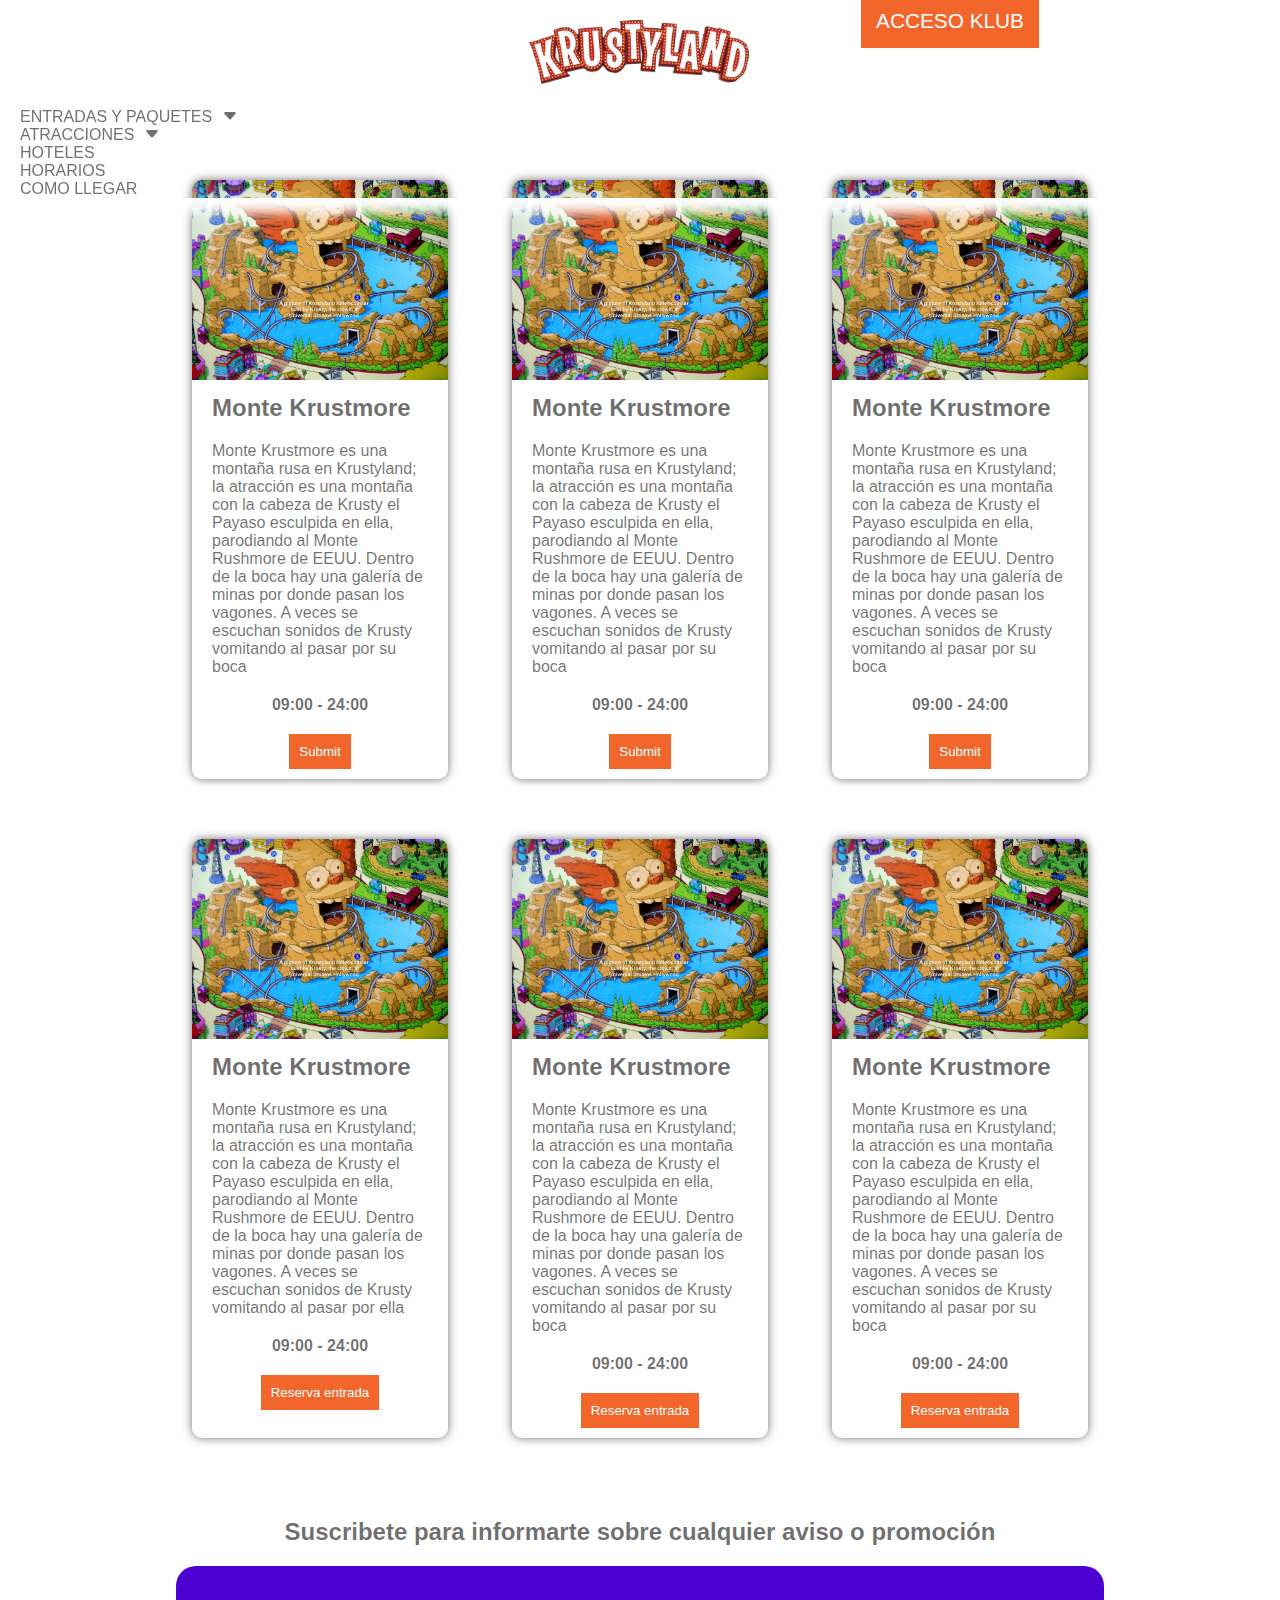
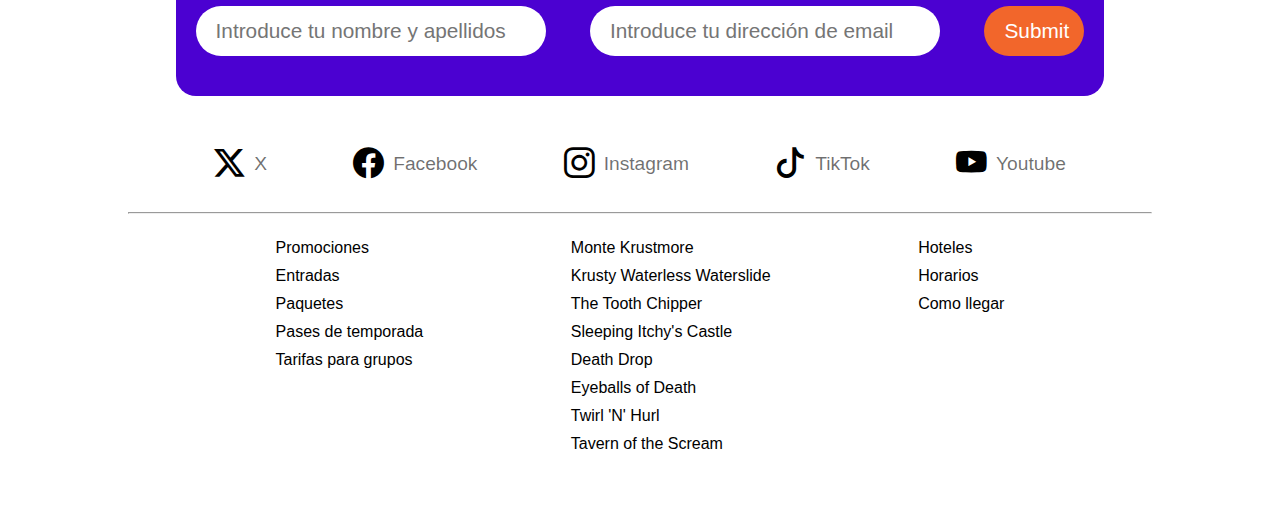
==== commit 169396ab: "reestructuración header y creación de su snippet" ====
--- a/html/index.html
+++ b/html/index.html
@@ -4,99 +4,14 @@
     <meta charset="UTF-8">
     <meta name="viewport" content="width=device-width, initial-scale=1.0">
     <title>Krustyland</title>
-    <script type="text/javascript" src="../others/funcions.js"></script>
+    <script type="text/javascript" src="../others/functions.js"></script>
     <link rel="stylesheet" href="https://cdn.jsdelivr.net/npm/bootstrap-icons@1.11.3/font/bootstrap-icons.min.css">
     <link rel="stylesheet" href="../css/style.css">
     <link rel="shortcut icon" href="../img/favicon.png" type="image/x-icon">
 </head>
 <body>
-    <header>
-        <div class="headerTop">
-            <div><img src="../img/krustyland_logo.png" alt=""></div>
-        </div>
-        <div class="headerBottom">
-            <nav>
-                <ul class="displayFlex alignCenter">
-                    <div class="navLink">
-                        <li>ENTRADAS Y PAQUETES<i class="bi bi-caret-down-fill"></i>
-                            <ul class="down-menu">
-                                <li class="navLink">Promociones<i class="bi bi-caret-right-fill"></i>
-                                    <ul class="down-submenu">
-                                        <li>20% Descuento en hotel + entrada</li>
-                                        <li>40% Descuento en 3 entradas o más</li>
-                                    </ul>
-                                </li>
-                                <li>Entradas</li>
-                                <li class="navLink">Paquetes<i class="bi bi-caret-right-fill"></i>
-                                    <ul class="down-submenu">
-                                        <li>Transporte + Hotel + Entrada</li>
-                                        <li>Transporte + Entrada</li>
-                                        <li>Entrada + Hotel</li>
-                                    </ul>
-                                </li>
-                                <li>Pases de temporada</li>
-                                <li>Tarifas para grupos</li>
-                            </ul>
-                        </li>
-
-                    </div>
-                    <div class="navLink">
-                        <li>ATRACCIONES<i class="bi bi-caret-down-fill"></i>
-                            <ul class="down-menu">
-                                <li>Monte Krustmore</li>
-                                <li>Krusty Waterless Waterslide</li>
-                                <li>The Tooth Chipper</li>
-                                <li>Sleeping Itchy's Castle</li>
-                                <li>Death Drop</li>
-                                <li>Eyeballs of Death</li>
-                                <li>Twirl 'N' Hurl</li>
-                                <li>Tavern of the Scream</li>
-                            </ul>
-                        </li>
-                    </div>
-                    <div class="navLink">
-                        <li>HOTELES</li>
-                    </div>
-                    <div class="navLink">
-                        <li>HORARIOS</li>
-                    </div>
-                    <div class="navLink">
-                        <li>COMO LLEGAR</li>
-                    </div>
-                </ul>
-            </nav>
-            <div class="sidebar sidebar-active">
-                <form class="signin" action="">
-                    <div class="sidebarButton">
-                        Acceso Klub
-                    </div>
-                    <div class="alignCenter directionColumn m-10">
-                        <h2>Krusty Klub</h2>
-                        <span class="m-10">¿Es tu primera vez? <a href="./registro.html" target="_blank">Regístrate</a></span>
-                    </div>
-                    <div class="directionColumn alignCenter m-10 w-100">
-                        <fieldset class="alignCenter m-10 w-100">
-                            <legend>Correo</legend>
-                            <input type="email" class="w-100" id="email" placeholder="Correo" required tabindex="1">
-                        </fieldset>
-                        <fieldset class="alignCenter w-100">
-                            <legend>Contraseña</legend>
-                            <input type="password" class="w-100" id="password" placeholder="Contraseña" required tabindex="2">
-                        </fieldset>
-                    </div>
-                    <div class="alignLeft m-10 w-100">
-                        <a href="./password_recovery.html" target="_blank">¿Olvidaste la contraseña?</a>
-                    </div>
-                    <div class="directionColumn m-10 w-100">
-                        <input type="submit" value="Iniciar sesión" class="w-100">
-
-                    </div>
-                </form>
-            </div>
-    </header>
+    <div variable="../snippets/header.html"></div>
     <main>
-        
-        <!-- <div style="height: 160px;"></div> -->
         <div class="rowContainer">
             <section>
                 <div class="attractionImage">
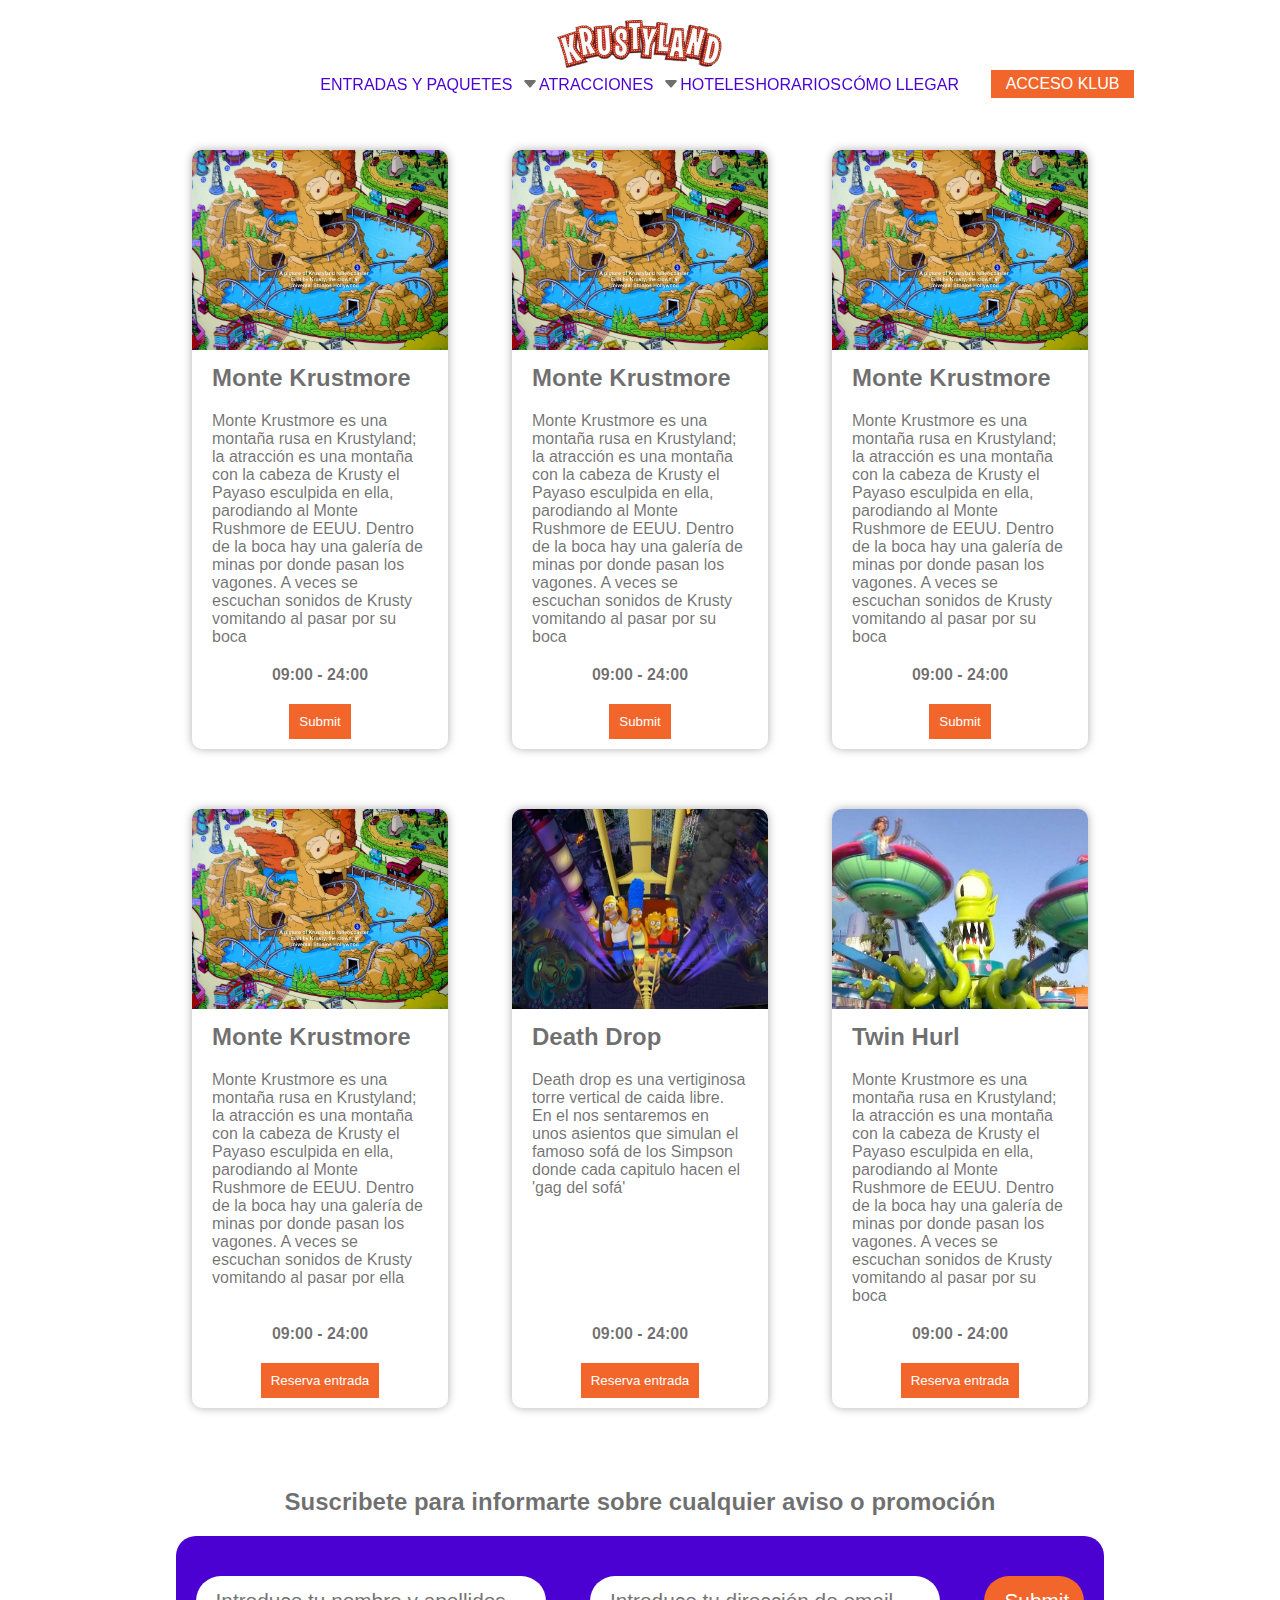
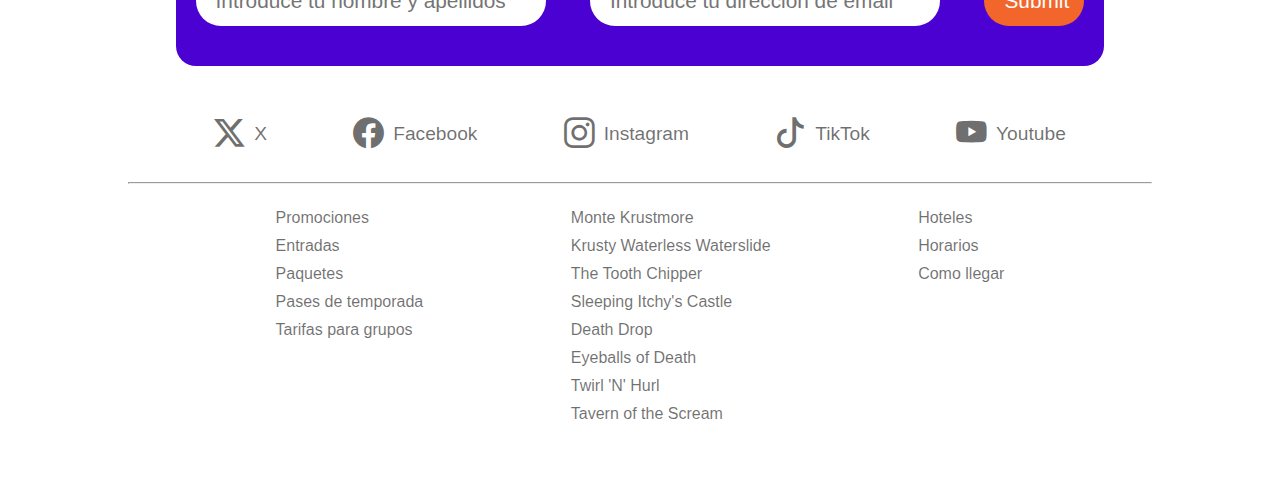
==== commit c87bff79: "footer snippet y optimizacion de código" ====
--- a/html/index.html
+++ b/html/index.html
@@ -6,7 +6,8 @@
     <title>Krustyland</title>
     <script type="text/javascript" src="../others/functions.js"></script>
     <link rel="stylesheet" href="https://cdn.jsdelivr.net/npm/bootstrap-icons@1.11.3/font/bootstrap-icons.min.css">
-    <link rel="stylesheet" href="../css/style.css">
+    <link rel="stylesheet" href="../css/mainstyle.css">
+    <link rel="stylesheet" href="../css/index.css">
     <link rel="shortcut icon" href="../img/favicon.png" type="image/x-icon">
 </head>
 <body>
@@ -93,13 +94,13 @@
             </section>
             <section>
                 <div class="attractionImage">
-                    <img src="../img/mtkrustmore.jpg" alt="Monte krustmore">
+                    <img src="../img/deathdrop.jpg" alt="Monte krustmore">
                 </div>
                 <div class="attractionTitle">
-                    <h2>Monte Krustmore</h2>
+                    <h2>Death Drop</h2>
                 </div>
                 <div class="attractionDescription">
-                    <p>Monte Krustmore es una montaña rusa en Krustyland; la atracción es una montaña con la cabeza de Krusty el Payaso esculpida en ella, parodiando al Monte Rushmore de EEUU. Dentro de la boca hay una galería de minas por donde pasan los vagones. A veces se escuchan sonidos de Krusty vomitando al pasar por su boca</p>
+                    <p>Death drop es una vertiginosa torre vertical de caida libre. En el nos sentaremos en unos asientos que simulan el famoso sofá de los Simpson donde cada capitulo hacen el 'gag del sofá'</p>
                 </div>
                 <div class="attractionSchedule">
                     <p>09:00 - 24:00</p>
@@ -112,10 +113,10 @@
             </section>
             <section>
                 <div class="attractionImage">
-                    <img src="../img/mtkrustmore.jpg" alt="Monte krustmore">
+                    <img src="../img/twirlnhurl.jpg" alt="Monte krustmore">
                 </div>
                 <div class="attractionTitle">
-                    <h2>Monte Krustmore</h2>
+                    <h2>Twin Hurl</h2>
                 </div>
                 <div class="attractionDescription">
                     <p>Monte Krustmore es una montaña rusa en Krustyland; la atracción es una montaña con la cabeza de Krusty el Payaso esculpida en ella, parodiando al Monte Rushmore de EEUU. Dentro de la boca hay una galería de minas por donde pasan los vagones. A veces se escuchan sonidos de Krusty vomitando al pasar por su boca</p>
@@ -130,56 +131,7 @@
                 </div>
             </section>
         </div>
-
-        
-
     </main>
-    <footer>
-        <div class="newsletter">
-            <h2>Suscribete para informarte sobre cualquier aviso o promoción</h2>
-            <form action="">
-                <input type="text" placeholder="Introduce tu nombre y apellidos" required tabindex="3">
-                <input type="email" placeholder="Introduce tu dirección de email" required tabindex="4">
-                <input type="submit">
-            </form>
-        </div>
-        <nav class="social">
-            <ul>
-                <li><i class="bi bi-twitter-x"></i><span>X</span></li>
-                <li><i class="bi bi-facebook"></i><span>Facebook</span></li>
-                <li><i class="bi bi-instagram"></i><span>Instagram</span></li>
-                <li><i class="bi bi-tiktok"></i><span>TikTok</span></li>
-                <li><i class="bi bi-youtube"></i><span>Youtube</span></li>
-            </ul>
-        </nav>
-        <hr>
-        <nav class="siteMap">
-            <ul>
-                <li><a href="#">Promociones</a></li>
-                <li><a href="#">Entradas</a></li>
-                <li><a href="#">Paquetes</a></li>
-                <li><a href="#">Pases de temporada</a></li>
-                <li><a href="#">Tarifas para grupos</a></li>
-            </ul>
-            <ul>
-                <li><a href="#">Monte Krustmore</a></li>
-                <li><a href="#">Krusty Waterless Waterslide</a></li>
-                <li><a href="#">The Tooth Chipper</a></li>
-                <li><a href="#">Sleeping Itchy's Castle</a></li>
-                <li><a href="#">Death Drop</a></li>
-                <li><a href="#">Eyeballs of Death</a></li>
-                <li><a href="#">Twirl 'N' Hurl</a></li>
-                <li><a href="#">Tavern of the Scream</a></li>
-            </ul>
-            <ul>
-                <li><a href="#">Hoteles</a></li>
-                <li><a href="#">Horarios</a></li>
-                <li><a href="#">Como llegar</a></li>
-            </ul>
-        </nav>
-        <div class="background">
-            <img src="../img/background.webp" alt="">
-        </div>
-    </footer>
+    <div variable="../snippets/footer.html"></div>
 <script>includeHTML()</script>
 </html>--- a/css/mainstyle.css
+++ b/css/mainstyle.css
@@ -0,0 +1,341 @@
+:root {
+    --white: white;
+    --darkwhite: #ddd;
+    --gray: #2E2E2E;
+    --blue: #4B01D1;
+    --cream: #EEEEEE;
+    --font: #00000090;
+    --orange: #F2662B;
+    --input: #f2882b;
+    --shadow: #00000050;
+}
+
+* {
+    box-sizing: border-box;
+    margin: 0px;
+    padding: 0px;
+    font-family: arial;
+    text-decoration: none;
+    list-style-type: none;
+    color: var(--font);
+}
+
+/* ----------GENERALES---------- */
+
+.m-10 {
+    margin: 10px 0px;
+}
+
+.h-auto {
+    height: auto;
+}
+
+.w-100, header, .headerTop, .social ul, .attractionImage img, .background img {
+    width: 100%;
+}
+
+.verticalCenter, .displayFlex, header, header nav, header nav ul, .alignLeft, form, .social, .alignCenter, .directionColumn, main, body, article, footer, .newsletter, .social ul, .social li, .siteMap, .rowContainer, section {
+    display: flex;
+}
+
+.alignLeft {
+    justify-content: start;
+}
+
+.directionColumn, main, body, form, header, .down-menu, .down-submenu, .newsletter, footer, section {
+    flex-direction: column;
+}
+
+.alignCenter, main, form, header nav {
+    justify-content: center;
+}
+
+.verticalCenter, .alignCenter, main, form, header nav ul, .social li, .newsletter {
+    align-items: center;
+}
+
+header, .headerTop, .signin, .newsletter, .newsletter input, .social, .siteMap, .down-menu, .down-submenu {
+    background-color: var(--white);
+}
+
+.navLink:hover .down-menu, .navLink:hover > .down-submenu, .sidebar > form, .sidebarButton, .background {
+    position: absolute;
+}
+
+main {
+    flex-grow: 1;
+    margin-top: 150px;
+}
+
+html, body, section {
+    height: 100%;
+}
+
+input {
+    border: none;
+}
+
+/* ----------HEADER---------- */
+
+header {
+    position: fixed;
+    justify-content: flex-start;
+    height: 100px;
+    box-shadow: 0px 5px 12px 10px var(--white);
+    z-index: 999;
+    /* backdrop-filter: blur(10px); */
+
+}
+
+header nav {
+    text-align: center;
+    margin-top: 6px;
+}
+
+header img {
+    position: fixed;
+    top: 20px;
+    left: 0px;
+    right: 0px;
+    height: 3rem;
+    margin: auto;
+}
+
+header li, header li a {
+    color: var(--blue);
+}
+
+.down-menu li {
+    padding: 8px;
+}
+
+.headerTop {
+    height: 70px;
+    z-index: 100;
+}
+
+header li:hover > i, header li:hover, header li a:hover {
+    color: var(--orange);
+}
+
+.navLink:hover > li > i::before {
+    transform: rotate(180deg);
+}
+
+.down-menu, .down-submenu {
+    display: none;
+}
+
+.down-menu {
+    box-shadow: 0px 1500px 0px 1500px var(--shadow);
+}
+
+.navLink, .sidebar, footer {
+    position: relative;
+}
+
+header nav > ul > div:hover {
+    border-bottom: 4px solid var(--orange);
+    margin-bottom: -4px;
+}
+
+.navLink:hover .down-menu {
+    display: block;
+    top: 22px;
+    left: 0px;
+    width: 250px;
+    color: var(--blue);
+}
+
+.navLink:hover > .down-submenu {
+    display: block;
+    top: 0px;
+    left: 249px;
+    width: 300px;
+    color: var(--blue);
+}
+
+.down-menu li, .down-submenu li {
+    display: block;
+    text-align: start;
+    margin: 0.1px 0px;
+    border-bottom: 1px solid var(--blue);
+}
+
+header i {
+    margin-left: 10px;
+}
+
+header nav ul {
+    justify-content: space-around;
+    width: 50%;
+}
+
+.navLink, .down-menu li, .sidebarButton, input[type="submit"] {
+    cursor: pointer;
+}
+
+/* ----------FORMULARIO HEADER---------- */
+
+.signin {
+    margin: 20px;
+    padding: 30px;
+    border: 1px solid var(--gray);
+    border-radius: 10px;
+}
+
+form {
+    z-index: 90;
+}
+
+.sidebar {
+    right: 0px;
+    top: -210px;
+    transition: all 0.5s ease 0s;
+}
+
+.sidebar:hover {
+    top: 250px;
+}
+
+.sidebar:hover .sidebarButton {
+    opacity: 0;
+    transition: opacity 0.2s ease 0s;
+}
+
+.sidebar > form {
+    top: -285px;
+    width: 350px;
+}
+
+.sidebarButton {
+    bottom: -30px;
+    left: 10px;
+    padding: 7px 15px;
+    background-color: var(--orange);
+    color: var(--white);
+    font-size: 16px;
+    transition: opacity 1s ease 0s;
+    height: 30px;
+}
+
+.sidebar fieldset {
+    border: 0px;
+}
+
+.sidebar legend {
+    margin-left: 10px;
+}
+
+#email, #password, #user {
+    height: 40px;
+    margin: 3px;
+    padding: 0px 10px;
+    border: 1px solid var(--gray);
+    font-size: 20px;
+}
+
+input:focus {
+    outline: none;
+}
+
+.sidebar input[type="text"], .sidebar input[type="email"], .sidebar input[type="password"] {
+    background-color: var(--cream);
+}
+
+input[type="submit"] {
+    margin-top: 50px;
+    color: var(--white);
+    background-color: var(--orange);
+    height: auto;
+    padding: 10px;
+}
+
+section input[type="submit"] {
+    margin: 0px;
+}
+
+input[type="submit"]:hover {
+    background-color: var(--input);
+}
+
+/* ----------FOOTER---------- */
+
+footer {
+    flex-wrap: wrap;
+    align-content: center;
+}
+
+.newsletter {
+    padding-top: 20px;
+}
+
+.newsletter form {
+    display: inline-block;
+    margin-top: 20px;
+    padding: 40px 0;
+    border-radius: 20px;
+    background-color: var(--blue);
+}
+
+.newsletter input {
+    height: 50px;
+    margin: 0 20px;
+    padding: 0 20px;
+    border-radius: 50px;
+    font-size: 1.3em;
+}
+
+footer form input[type=text], footer form input[type=email] {
+    width: 350px;
+}
+
+footer form input[type=submit] {
+    width: 100px;
+    background-color: var(--orange);
+}
+
+.social {
+    width: 80%;
+    padding: 50px 0 30px;
+}
+
+.social ul {
+    justify-content: space-evenly;
+    font-size: 1.2em;
+    color: var(--font);
+}
+
+footer i {
+    width: 40px;
+    font-size: 1.6em;
+    color: var(--font);
+}
+
+.background {
+    bottom: 0;
+    z-index: -999;
+}
+
+.background img {    
+    opacity: .6;
+}
+
+.siteMap {
+    justify-content: space-evenly;
+    margin-bottom: 50px;
+    padding: 20px 0;
+    background-color: var(white);
+}
+
+.siteMap li {
+    padding: 5px 0;
+}
+
+.siteMap li a {
+    color: var(--font);
+}
+
+.siteMap li a:hover {
+    text-decoration: underline;
+}--- a/css/index.css
+++ b/css/index.css
@@ -0,0 +1,31 @@
+.rowContainer {
+    justify-content: space-evenly;
+    width: 80%;
+    margin-bottom: 60px;
+}
+
+section {
+    border-radius: 10px;
+    width: 25%;
+    color: var(--font);
+    box-shadow: 0 0 10px 0 var(--shadow);
+    background-color: var(--white);
+}
+
+.attractionDescription {
+    flex-grow: 1;
+}
+
+.attractionImage img {
+    height: 200px;
+    border-radius: 10px 10px 0 0;
+}
+
+.attractionTitle, .attractionDescription, .attractionSchedule, .attractionForm {
+    padding: 10px 20px;
+}
+
+.attractionSchedule {
+    text-align: center;
+    font-weight: 600;
+}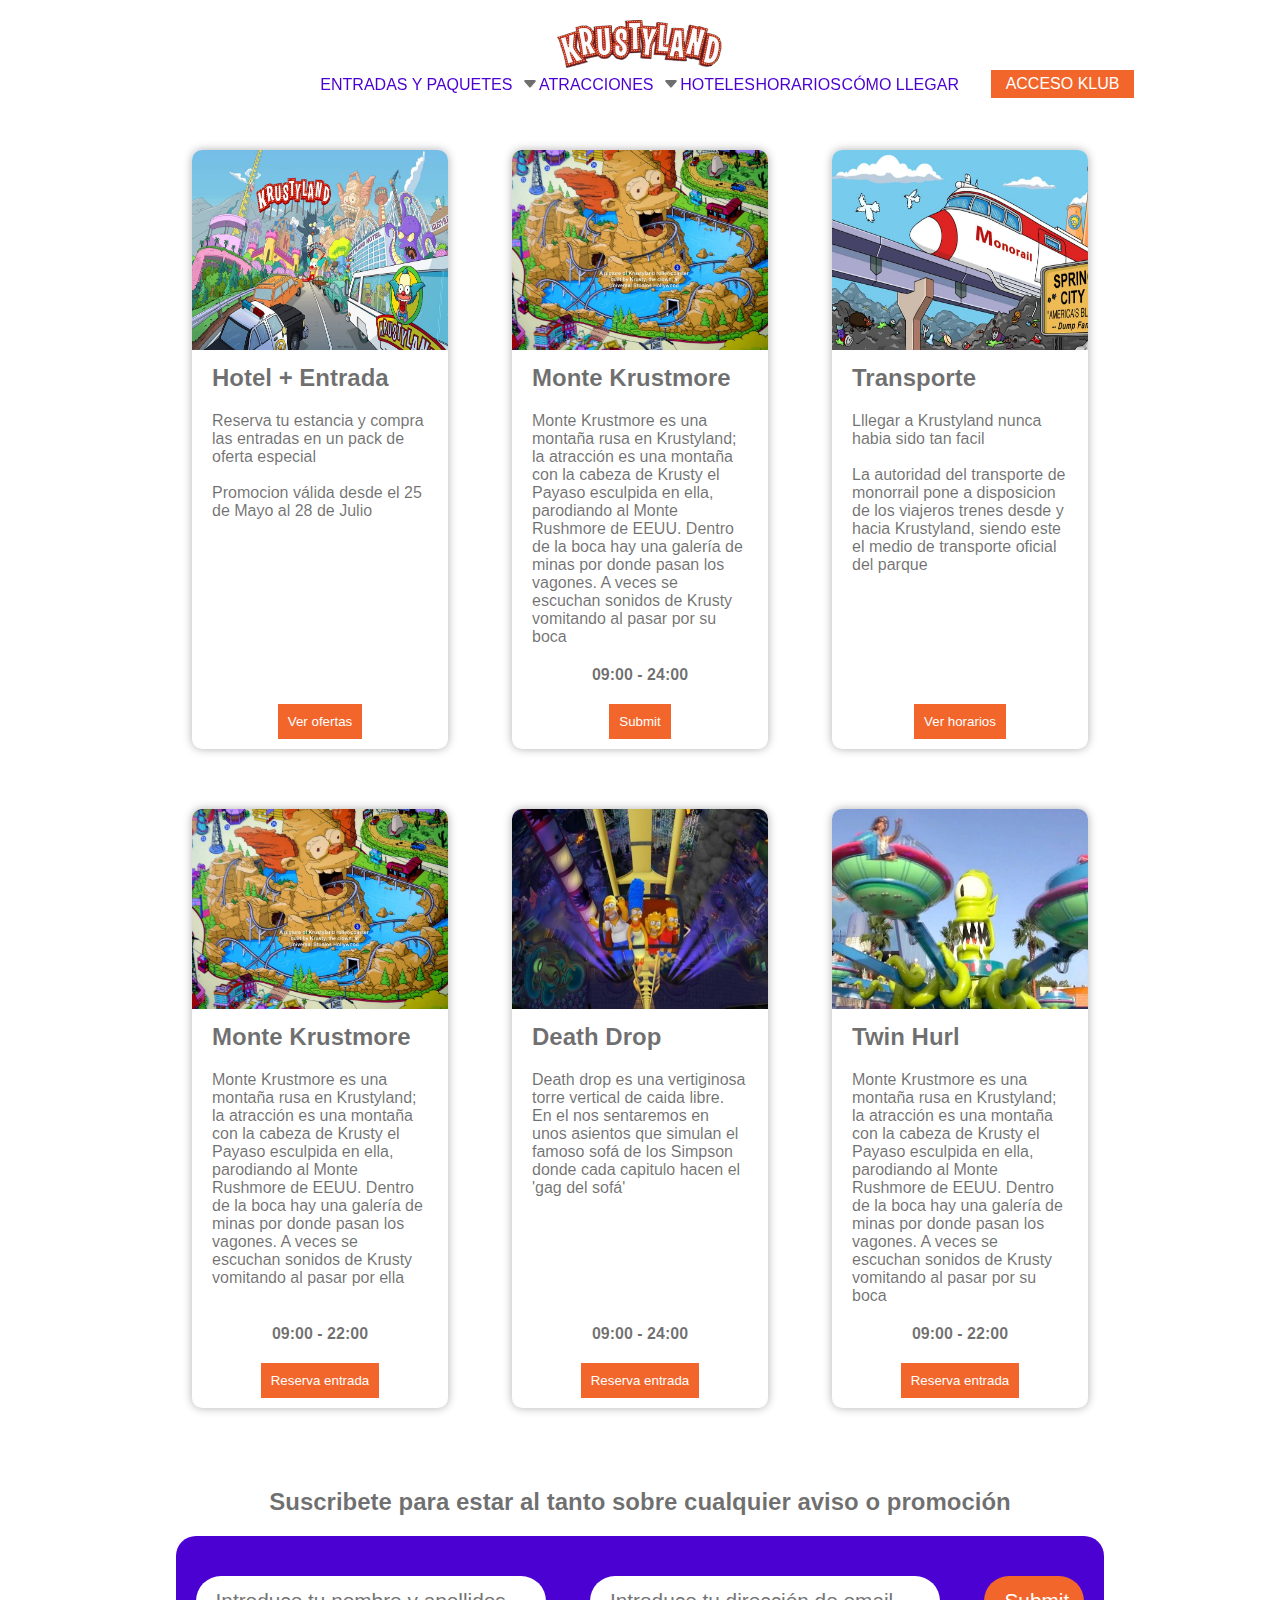
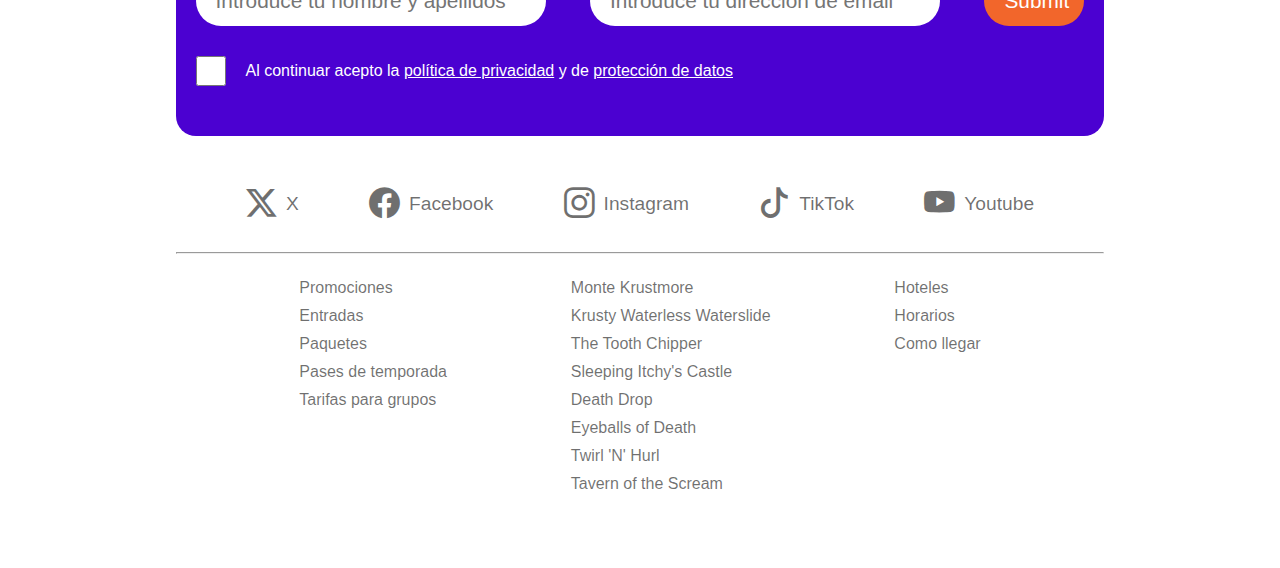
==== commit 270b5d9a: "diseño responsive movil" ====
--- a/html/index.html
+++ b/html/index.html
@@ -8,123 +8,123 @@
     <link rel="stylesheet" href="https://cdn.jsdelivr.net/npm/bootstrap-icons@1.11.3/font/bootstrap-icons.min.css">
     <link rel="stylesheet" href="../css/mainstyle.css">
     <link rel="stylesheet" href="../css/index.css">
+    <link rel="stylesheet" href="../css/responsive.css">
     <link rel="shortcut icon" href="../img/favicon.png" type="image/x-icon">
 </head>
 <body>
-    <div variable="../snippets/header.html"></div>
+    <div variable="../snippets/header.html" class="header"></div>
+    <div variable="../snippets/mobileheader.html" class="mobileheader"></div>
     <main>
         <div class="rowContainer">
             <section>
-                <div class="attractionImage">
+                <div class="sectionImage">
+                    <img src="../img/img1.jpg" alt="">
+                </div>
+                <div class="sectionTitle">
+                    <h2>Hotel + Entrada</h2>
+                </div>
+                <div class="sectionDescription">
+                    <p>Reserva tu estancia y compra las entradas en un pack de oferta especial</p>
+                    <br>
+                    <p>Promocion válida desde el 25 de Mayo al 28 de Julio</p>
+                    <p></p>
+                </div>
+                <div class="sectionForm">
+                    <form action="">
+                        <input type="submit" value="Ver ofertas">
+                    </form>
+                </div>
+            </section>
+            <section>
+                <div class="sectionImage">
                     <img src="../img/mtkrustmore.jpg" alt="Monte krustmore">
                 </div>
-                <div class="attractionTitle">
+                <div class="sectionTitle">
                     <h2>Monte Krustmore</h2>
                 </div>
-                <div class="attractionDescription">
+                <div class="sectionDescription">
                     <p>Monte Krustmore es una montaña rusa en Krustyland; la atracción es una montaña con la cabeza de Krusty el Payaso esculpida en ella, parodiando al Monte Rushmore de EEUU. Dentro de la boca hay una galería de minas por donde pasan los vagones. A veces se escuchan sonidos de Krusty vomitando al pasar por su boca</p>
                 </div>
-                <div class="attractionSchedule">
+                <div class="sectionSchedule">
                     <p>09:00 - 24:00</p>
                 </div>
-                <div class="attractionForm">
+                <div class="sectionForm">
                     <form action="">
                         <input type="submit">
                     </form>
                 </div>
             </section>
             <section>
-                <div class="attractionImage">
-                    <img src="../img/mtkrustmore.jpg" alt="Monte krustmore">
+                <div class="sectionImage">
+                    <img src="../img/img3.jpg" alt="Imagen transporte monorrail">
                 </div>
-                <div class="attractionTitle">
-                    <h2>Monte Krustmore</h2>
+                <div class="sectionTitle">
+                    <h2>Transporte</h2>
                 </div>
-                <div class="attractionDescription">
-                    <p>Monte Krustmore es una montaña rusa en Krustyland; la atracción es una montaña con la cabeza de Krusty el Payaso esculpida en ella, parodiando al Monte Rushmore de EEUU. Dentro de la boca hay una galería de minas por donde pasan los vagones. A veces se escuchan sonidos de Krusty vomitando al pasar por su boca</p>
+                <div class="sectionDescription">
+                    <p>Lllegar a Krustyland nunca habia sido tan facil</p><br>
+                    <p>La autoridad del transporte de monorrail pone a disposicion de los viajeros trenes desde y hacia Krustyland, siendo este el medio de transporte oficial del parque </p>
                 </div>
-                <div class="attractionSchedule">
-                    <p>09:00 - 24:00</p>
-                </div>
-                <div class="attractionForm">
-                    <form action="">
-                        <input type="submit">
-                    </form>
-                </div>
-            </section>
-            <section>
-                <div class="attractionImage">
-                    <img src="../img/mtkrustmore.jpg" alt="Monte krustmore">
-                </div>
-                <div class="attractionTitle">
-                    <h2>Monte Krustmore</h2>
-                </div>
-                <div class="attractionDescription">
-                    <p>Monte Krustmore es una montaña rusa en Krustyland; la atracción es una montaña con la cabeza de Krusty el Payaso esculpida en ella, parodiando al Monte Rushmore de EEUU. Dentro de la boca hay una galería de minas por donde pasan los vagones. A veces se escuchan sonidos de Krusty vomitando al pasar por su boca</p>
-                </div>
-                <div class="attractionSchedule">
-                    <p>09:00 - 24:00</p>
-                </div>
-                <div class="attractionForm">
-                    <form action="">
-                        <input type="submit">
+                <div class="sectionForm">
+                    <form action="../html/comollegar.html">
+                        <input type="submit" value="Ver horarios">
                     </form>
                 </div>
             </section>
         </div>
         <div class="rowContainer">
             <section>
-                <div class="attractionImage">
+                <div class="sectionImage">
                     <img src="../img/mtkrustmore.jpg" alt="Monte krustmore">
                 </div>
-                <div class="attractionTitle">
+                <div class="sectionTitle">
                     <h2>Monte Krustmore</h2>
                 </div>
-                <div class="attractionDescription">
+                <div class="sectionDescription">
                     <p>Monte Krustmore es una montaña rusa en Krustyland; la atracción es una montaña con la cabeza de Krusty el Payaso esculpida en ella, parodiando al Monte Rushmore de EEUU. Dentro de la boca hay una galería de minas por donde pasan los vagones. A veces se escuchan sonidos de Krusty vomitando al pasar por ella</p>
                 </div>
-                <div class="attractionSchedule">
-                    <p>09:00 - 24:00</p>
+                <div class="sectionSchedule">
+                    <p>09:00 - 22:00</p>
                 </div>
-                <div class="attractionForm">
+                <div class="sectionForm">
                     <form action="">
                         <input type="submit" value="Reserva entrada">
                     </form>
                 </div>
             </section>
             <section>
-                <div class="attractionImage">
+                <div class="sectionImage">
                     <img src="../img/deathdrop.jpg" alt="Monte krustmore">
                 </div>
-                <div class="attractionTitle">
+                <div class="sectionTitle">
                     <h2>Death Drop</h2>
                 </div>
-                <div class="attractionDescription">
+                <div class="sectionDescription">
                     <p>Death drop es una vertiginosa torre vertical de caida libre. En el nos sentaremos en unos asientos que simulan el famoso sofá de los Simpson donde cada capitulo hacen el 'gag del sofá'</p>
                 </div>
-                <div class="attractionSchedule">
+                <div class="sectionSchedule">
                     <p>09:00 - 24:00</p>
                 </div>
-                <div class="attractionForm">
+                <div class="sectionForm">
                     <form action="">
                         <input type="submit" value="Reserva entrada">
                     </form>
                 </div>
             </section>
             <section>
-                <div class="attractionImage">
+                <div class="sectionImage">
                     <img src="../img/twirlnhurl.jpg" alt="Monte krustmore">
                 </div>
-                <div class="attractionTitle">
+                <div class="sectionTitle">
                     <h2>Twin Hurl</h2>
                 </div>
-                <div class="attractionDescription">
+                <div class="sectionDescription">
                     <p>Monte Krustmore es una montaña rusa en Krustyland; la atracción es una montaña con la cabeza de Krusty el Payaso esculpida en ella, parodiando al Monte Rushmore de EEUU. Dentro de la boca hay una galería de minas por donde pasan los vagones. A veces se escuchan sonidos de Krusty vomitando al pasar por su boca</p>
                 </div>
-                <div class="attractionSchedule">
-                    <p>09:00 - 24:00</p>
+                <div class="sectionSchedule">
+                    <p>09:00 - 22:00</p>
                 </div>
-                <div class="attractionForm">
+                <div class="sectionForm">
                     <form action="">
                         <input type="submit" value="Reserva entrada">
                     </form>
--- a/css/mainstyle.css
+++ b/css/mainstyle.css
@@ -1,3 +1,4 @@
+/* Atributs personalitzats */
 :root {
     --white: white;
     --darkwhite: #ddd;
@@ -22,6 +23,10 @@
 
 /* ----------GENERALES---------- */
 
+.mobileheader {
+    display: none;
+}
+
 .m-10 {
     margin: 10px 0px;
 }
@@ -30,7 +35,7 @@
     height: auto;
 }
 
-.w-100, header, .headerTop, .social ul, .attractionImage img, .background img {
+.w-100, header, .headerTop, .social ul, .sectionImage img, .background img {
     width: 100%;
 }
 
@@ -62,6 +67,7 @@
     position: absolute;
 }
 
+/* el 'flex-grow' del main, junt amb un height 100% de l'html i el body, fa que el contingut del main s'estiri al maxim deixant el footer abaix de la pàgina */
 main {
     flex-grow: 1;
     margin-top: 150px;
@@ -71,20 +77,34 @@
     height: 100%;
 }
 
+/* Els inputs no tindràs boreres */
 input {
     border: none;
 }
 
+.rowContainer {
+    justify-content: space-evenly;
+    width: 80%;
+    margin-bottom: 60px;
+}
+
+section {
+    border-radius: 10px;
+    width: 25%;
+    color: var(--font);
+    box-shadow: 0 0 10px 0 var(--shadow);
+    background-color: var(--white);
+}
+
 /* ----------HEADER---------- */
 
+/* Estils per al header */
 header {
     position: fixed;
     justify-content: flex-start;
     height: 100px;
     box-shadow: 0px 5px 12px 10px var(--white);
     z-index: 999;
-    /* backdrop-filter: blur(10px); */
-
 }
 
 header nav {
@@ -109,6 +129,7 @@
     padding: 8px;
 }
 
+/* headerTop es on està el logo */
 .headerTop {
     height: 70px;
     z-index: 100;
@@ -171,13 +192,13 @@
     width: 50%;
 }
 
-.navLink, .down-menu li, .sidebarButton, input[type="submit"] {
+.navLink, .down-menu li, .sidebarButton, input[type="submit"], .social li {
     cursor: pointer;
 }
 
 /* ----------FORMULARIO HEADER---------- */
 
-.signin {
+.signin, .register {
     margin: 20px;
     padding: 30px;
     border: 1px solid var(--gray);
@@ -190,7 +211,7 @@
 
 .sidebar {
     right: 0px;
-    top: -210px;
+    top: -160px;
     transition: all 0.5s ease 0s;
 }
 
@@ -244,7 +265,7 @@
 }
 
 input[type="submit"] {
-    margin-top: 50px;
+    /* margin-top: 50px; */
     color: var(--white);
     background-color: var(--orange);
     height: auto;
@@ -286,6 +307,7 @@
     font-size: 1.3em;
 }
 
+
 footer form input[type=text], footer form input[type=email] {
     width: 350px;
 }
@@ -295,8 +317,22 @@
     background-color: var(--orange);
 }
 
+footer form input[type=checkbox] {
+    width: 30px;
+    border: none;
+    border-radius: 5px;
+}
+
+footer form p, footer form a {
+    color: var(--white);
+}
+
+.checkboxPanel {
+    justify-content: start;
+    margin-top: 20px;
+}
+
 .social {
-    width: 80%;
     padding: 50px 0 30px;
 }
 
@@ -325,7 +361,6 @@
     justify-content: space-evenly;
     margin-bottom: 50px;
     padding: 20px 0;
-    background-color: var(white);
 }
 
 .siteMap li {
@@ -336,6 +371,6 @@
     color: var(--font);
 }
 
-.siteMap li a:hover {
+.siteMap li a:hover, form a:hover, footer form a {
     text-decoration: underline;
 }--- a/css/index.css
+++ b/css/index.css
@@ -1,31 +1,17 @@
-.rowContainer {
-    justify-content: space-evenly;
-    width: 80%;
-    margin-bottom: 60px;
-}
-
-section {
-    border-radius: 10px;
-    width: 25%;
-    color: var(--font);
-    box-shadow: 0 0 10px 0 var(--shadow);
-    background-color: var(--white);
-}
-
-.attractionDescription {
+.sectionDescription {
     flex-grow: 1;
 }
 
-.attractionImage img {
+.sectionImage img {
     height: 200px;
     border-radius: 10px 10px 0 0;
 }
 
-.attractionTitle, .attractionDescription, .attractionSchedule, .attractionForm {
+.sectionTitle, .sectionDescription, .sectionSchedule, .sectionForm {
     padding: 10px 20px;
 }
 
-.attractionSchedule {
+.sectionSchedule {
     text-align: center;
     font-weight: 600;
 }--- a/css/responsive.css
+++ b/css/responsive.css
@@ -0,0 +1,157 @@
+@media only screen and (max-width: 500px) {
+    
+    .p-20 {
+        padding: 0 20px;
+    }
+    
+    .heightbox {
+        margin: 10px 0;
+    }
+    
+    .header, .sidebarButton, header nav ul {
+        display: none;
+    }
+    
+    .mobileheader {
+        display: block;
+    }
+    
+    header, header img {
+        position: absolute;
+    }
+
+    header li, header li a {
+        color: var(--font);
+    }
+
+    header {
+        height: auto;   
+    }
+
+    header > details {
+        margin: 20px;
+    }
+
+    header i{
+        font-size: 2em;
+    }
+
+    details[open] i::before {
+        transform: rotate(90deg);
+        transition: transform .2s ease-out;
+    }
+
+    details i::before {
+        transition: transform .2s ease-in;
+    }
+    
+    header img {
+        top: 10px;
+    }
+
+    .signin {
+        padding: 10px;
+        margin: 0;
+    }
+
+    main {
+        margin-top: 100px;
+    }
+    
+    .rowContainer {
+        flex-direction: column;
+        margin-bottom: 0;
+    }
+
+    section {
+        width: 100%;
+        margin-bottom: 20px;
+    }
+
+    .newsletter form {
+        border-radius: 0;
+        margin-top: 10px;
+    }
+
+    .social {
+        height: 100px;
+        padding: 0 20px;
+    }
+
+    .social ul {
+        flex-wrap: wrap;
+    }
+
+    footer {
+        padding-bottom: 250px;
+    }
+
+    footer h2 {
+        font-size: 1em;
+        margin: 0 20px;
+    }
+
+    footer form div:first-child {
+        display: flex;
+        flex-direction: column;
+        align-items: center;
+    }
+
+    header input[type=email], input[type=password] {
+        height: 40px;
+        margin: 3px;
+        padding: 0px 10px;
+        border: none;
+        font-size: 20px;
+    }
+
+    footer form input[type=text], footer form input[type=email] {
+        width: 90%;
+        margin-bottom: 10px;
+    }
+
+    .siteMap {
+        flex-direction: column;
+        padding: 0 20px;
+    }
+
+    .register {
+        width: 90%;
+    }
+}
+
+@media (min-width: 501px) and (max-width: 1025px) {
+
+    .rowContainer {
+        width: 100%;
+    }
+
+    section {
+        width: 30%;
+    }
+
+    header nav {
+        justify-content: start;
+        margin: 0 30px;
+    }
+
+    header nav ul {
+        width: 80%;
+    }
+
+    .sidebar {
+        right: 140px;
+    }
+
+    .sidebar:hover {
+        top: 290px;
+    }
+
+    .sidebarButton {
+        left: 160px;
+    }
+
+    .register {
+        width: 70%;
+    }
+}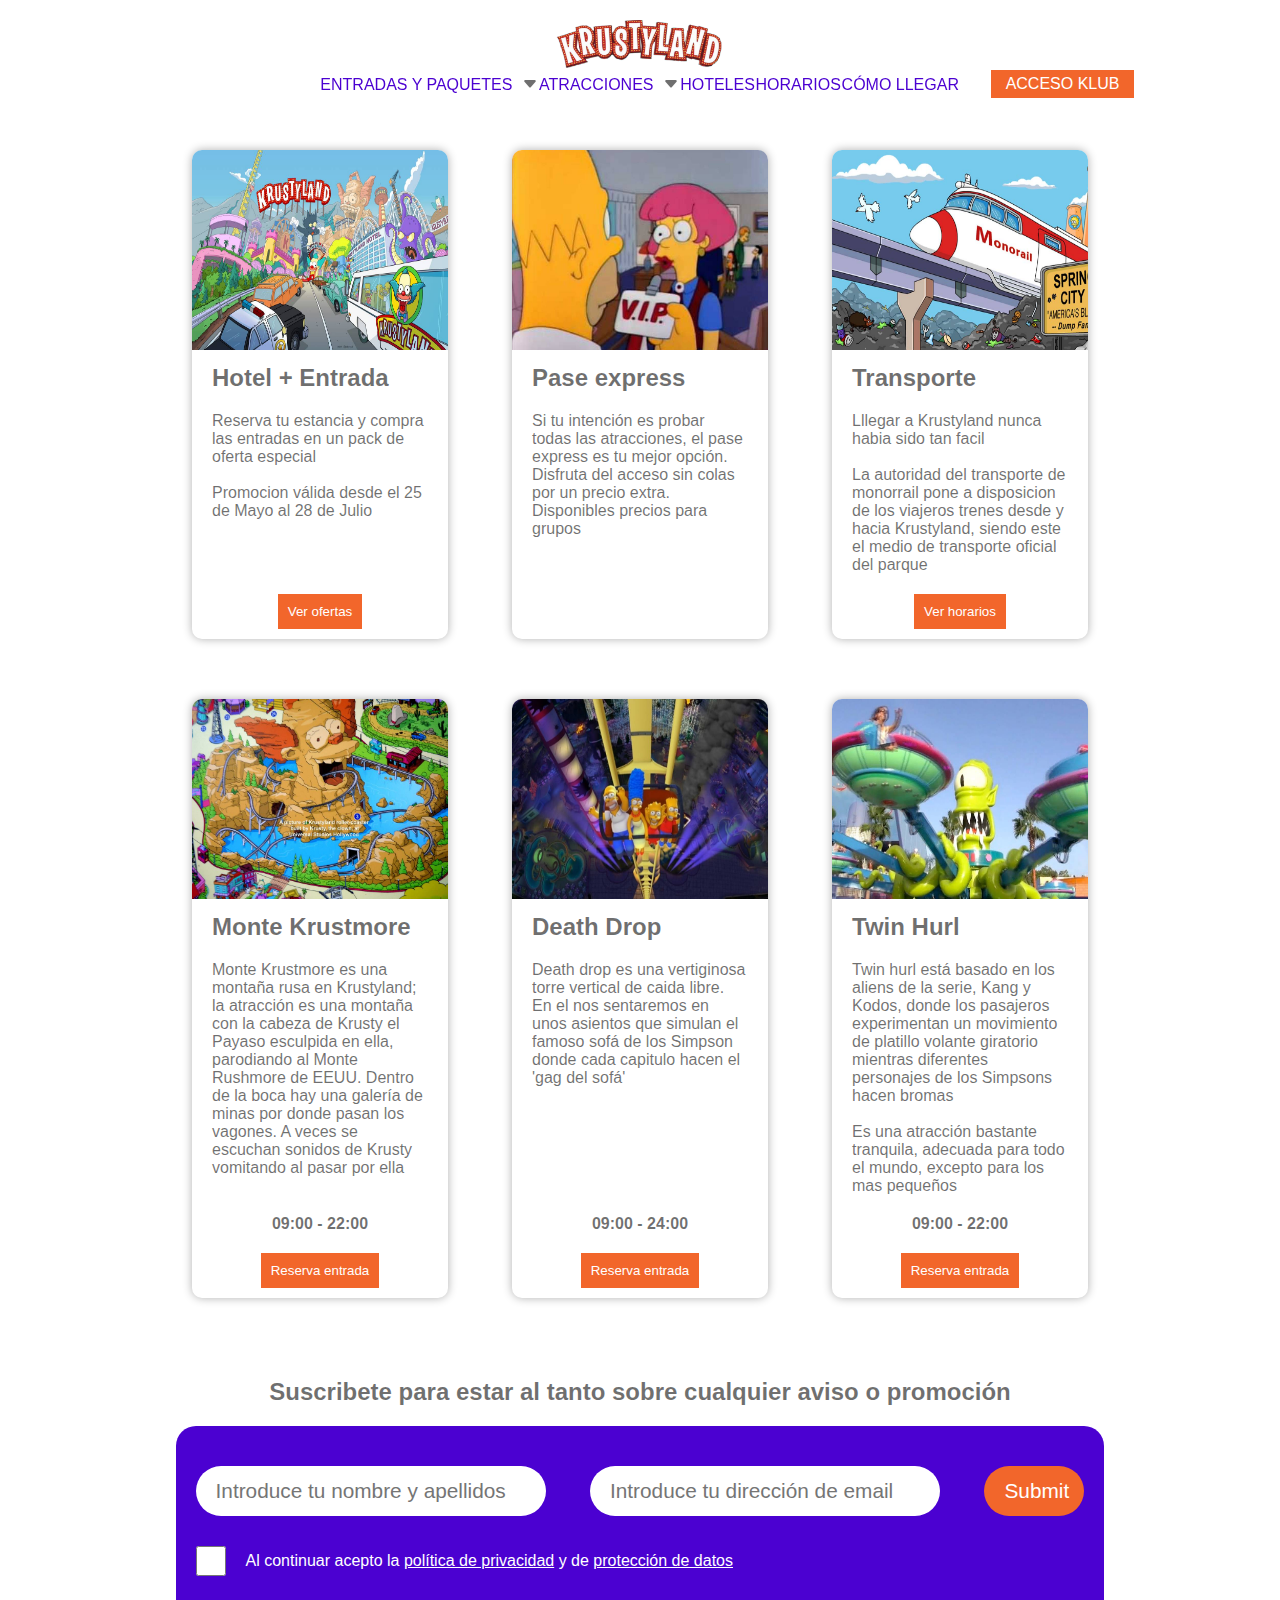
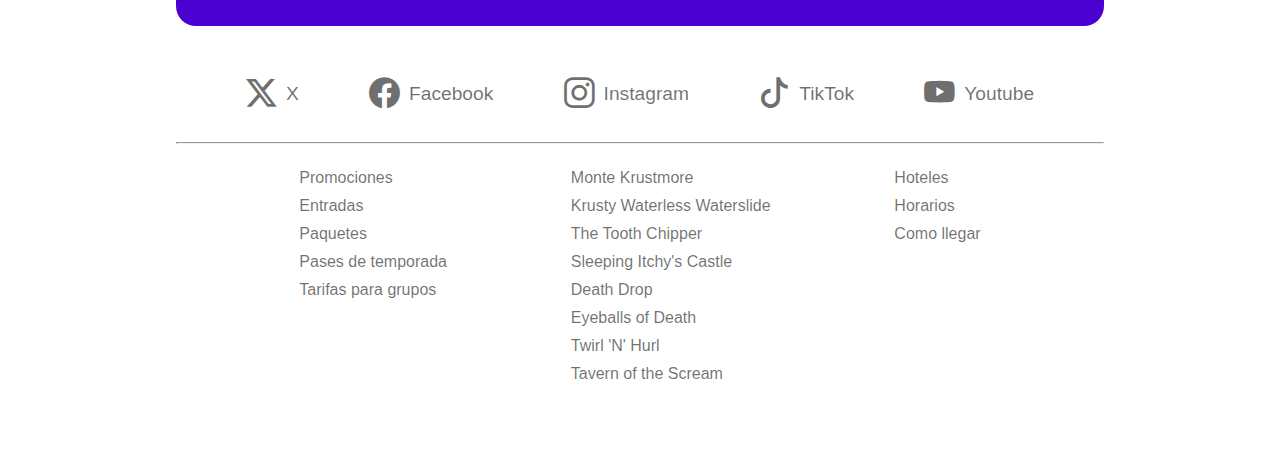
==== commit d81dfe5b: "diseño responsive tablet" ====
--- a/html/index.html
+++ b/html/index.html
@@ -37,20 +37,17 @@
             </section>
             <section>
                 <div class="sectionImage">
-                    <img src="../img/mtkrustmore.jpg" alt="Monte krustmore">
+                    <img src="../img/vip.jpg" alt="Monte krustmore">
                 </div>
                 <div class="sectionTitle">
-                    <h2>Monte Krustmore</h2>
+                    <h2>Pase express</h2>
                 </div>
                 <div class="sectionDescription">
-                    <p>Monte Krustmore es una montaña rusa en Krustyland; la atracción es una montaña con la cabeza de Krusty el Payaso esculpida en ella, parodiando al Monte Rushmore de EEUU. Dentro de la boca hay una galería de minas por donde pasan los vagones. A veces se escuchan sonidos de Krusty vomitando al pasar por su boca</p>
-                </div>
-                <div class="sectionSchedule">
-                    <p>09:00 - 24:00</p>
+                    <p>Si tu intención es probar todas las atracciones, el pase express es tu mejor opción. Disfruta del acceso sin colas por un precio extra. Disponibles precios para grupos</p>
                 </div>
                 <div class="sectionForm">
                     <form action="">
-                        <input type="submit">
+                        <input type="Compra ya">
                     </form>
                 </div>
             </section>
@@ -119,7 +116,8 @@
                     <h2>Twin Hurl</h2>
                 </div>
                 <div class="sectionDescription">
-                    <p>Monte Krustmore es una montaña rusa en Krustyland; la atracción es una montaña con la cabeza de Krusty el Payaso esculpida en ella, parodiando al Monte Rushmore de EEUU. Dentro de la boca hay una galería de minas por donde pasan los vagones. A veces se escuchan sonidos de Krusty vomitando al pasar por su boca</p>
+                    <p>Twin hurl está basado en los aliens de la serie, Kang y Kodos, donde los pasajeros experimentan un movimiento de platillo volante giratorio mientras diferentes personajes de los Simpsons hacen bromas</p><br>
+                    <p>Es una atracción bastante tranquila, adecuada para todo el mundo, excepto para los mas pequeños</p>
                 </div>
                 <div class="sectionSchedule">
                     <p>09:00 - 22:00</p>
--- a/css/mainstyle.css
+++ b/css/mainstyle.css
@@ -23,6 +23,7 @@
 
 /* ----------GENERALES---------- */
 
+/* quan la pàgina es visualitzi en l'ordinador, el diseny de header del mòbil romandrà ocult  */
 .mobileheader {
     display: none;
 }
@@ -82,12 +83,14 @@
     border: none;
 }
 
+/* caixa divisoria amb propietat row y un petit marge */
 .rowContainer {
     justify-content: space-evenly;
     width: 80%;
     margin-bottom: 60px;
 }
 
+/* estils de les caixes de contingut */
 section {
     border-radius: 10px;
     width: 25%;
@@ -125,9 +128,7 @@
     color: var(--blue);
 }
 
-.down-menu li {
-    padding: 8px;
-}
+
 
 /* headerTop es on està el logo */
 .headerTop {
@@ -143,6 +144,12 @@
     transform: rotate(180deg);
 }
 
+/* down-menu es el menu deplegable de navegació en el header */
+.down-menu li {
+    padding: 8px;
+}
+
+/* i down-submenu son els menus desplegables d'aquestos menus, que tenen altres propietats */
 .down-menu, .down-submenu {
     display: none;
 }
@@ -151,6 +158,7 @@
     box-shadow: 0px 1500px 0px 1500px var(--shadow);
 }
 
+/* navlink indica quines seccions tindran un menu depslegable */
 .navLink, .sidebar, footer {
     position: relative;
 }
@@ -198,6 +206,7 @@
 
 /* ----------FORMULARIO HEADER---------- */
 
+/* estils per als diferents formularis */
 .signin, .register {
     margin: 20px;
     padding: 30px;
@@ -209,6 +218,7 @@
     z-index: 90;
 }
 
+/* sidebar es el formulari que es desplega quan pases el cursor per "acceso klub" */
 .sidebar {
     right: 0px;
     top: -160px;
@@ -260,12 +270,12 @@
     outline: none;
 }
 
+/* estils per al distints inputs */
 .sidebar input[type="text"], .sidebar input[type="email"], .sidebar input[type="password"] {
     background-color: var(--cream);
 }
 
 input[type="submit"] {
-    /* margin-top: 50px; */
     color: var(--white);
     background-color: var(--orange);
     height: auto;
@@ -307,7 +317,6 @@
     font-size: 1.3em;
 }
 
-
 footer form input[type=text], footer form input[type=email] {
     width: 350px;
 }
@@ -348,6 +357,7 @@
     color: var(--font);
 }
 
+/* estils per al fons la pagina, situat abaix del tot i amb una opacitat */
 .background {
     bottom: 0;
     z-index: -999;
--- a/css/responsive.css
+++ b/css/responsive.css
@@ -1,3 +1,4 @@
+/* estils per a la visualitzacio de mòbil */
 @media only screen and (max-width: 500px) {
     
     .p-20 {
@@ -120,7 +121,8 @@
     }
 }
 
-@media (min-width: 501px) and (max-width: 1025px) {
+/* estils per a la visualització en tablet */
+@media (min-width: 501px) and (max-width: 1024px) {
 
     .rowContainer {
         width: 100%;
